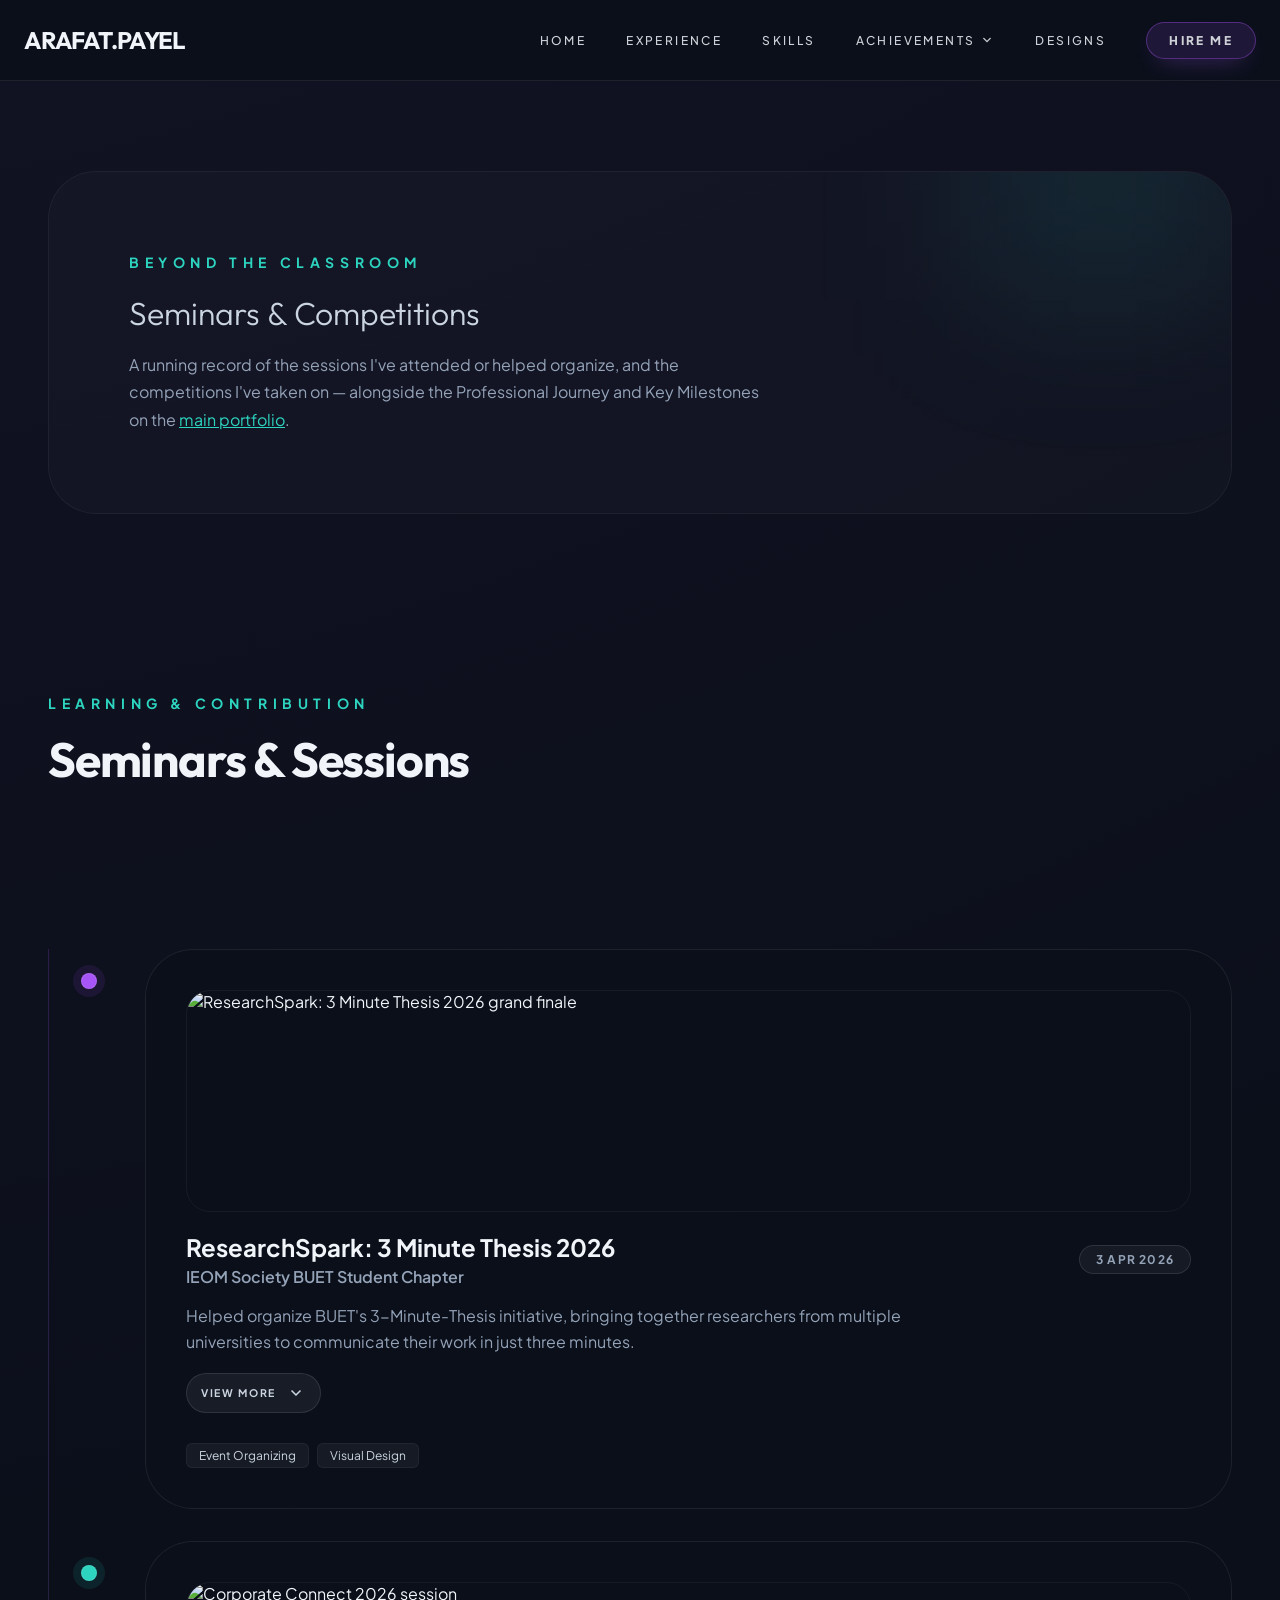
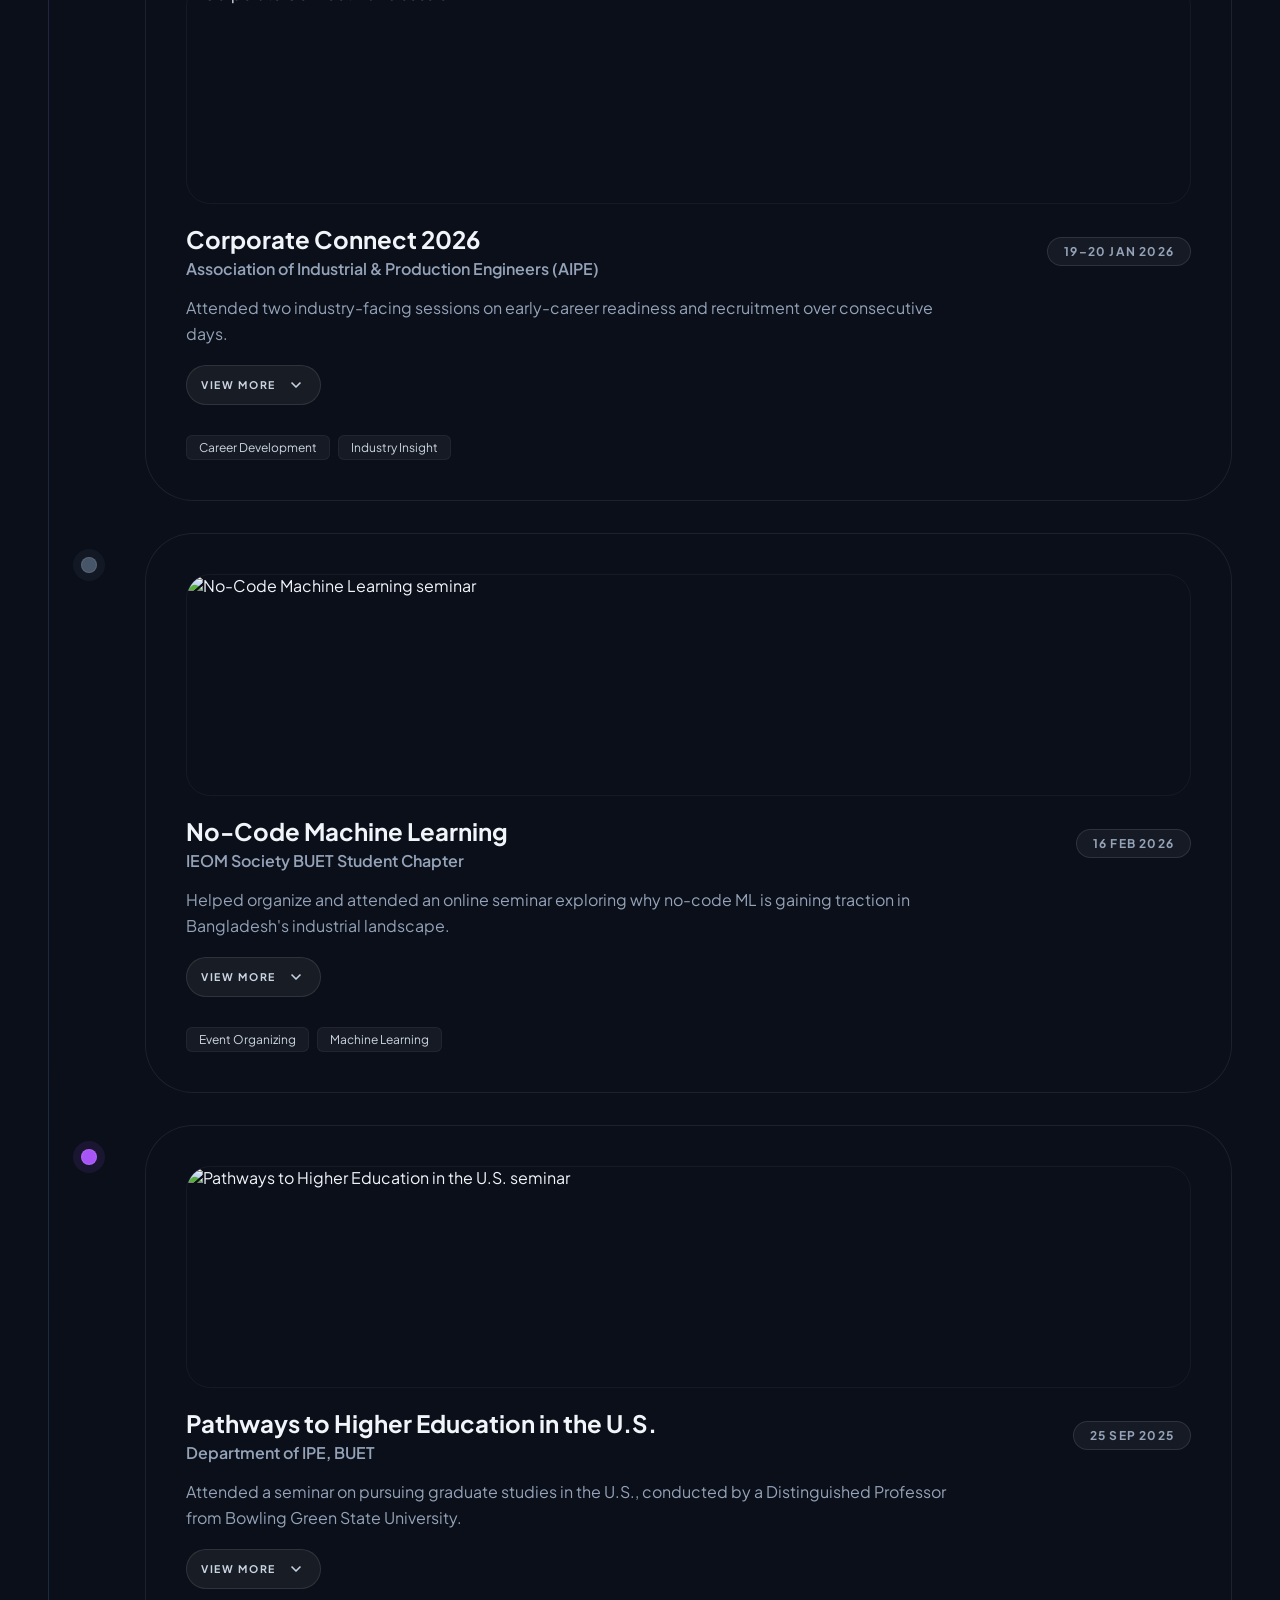
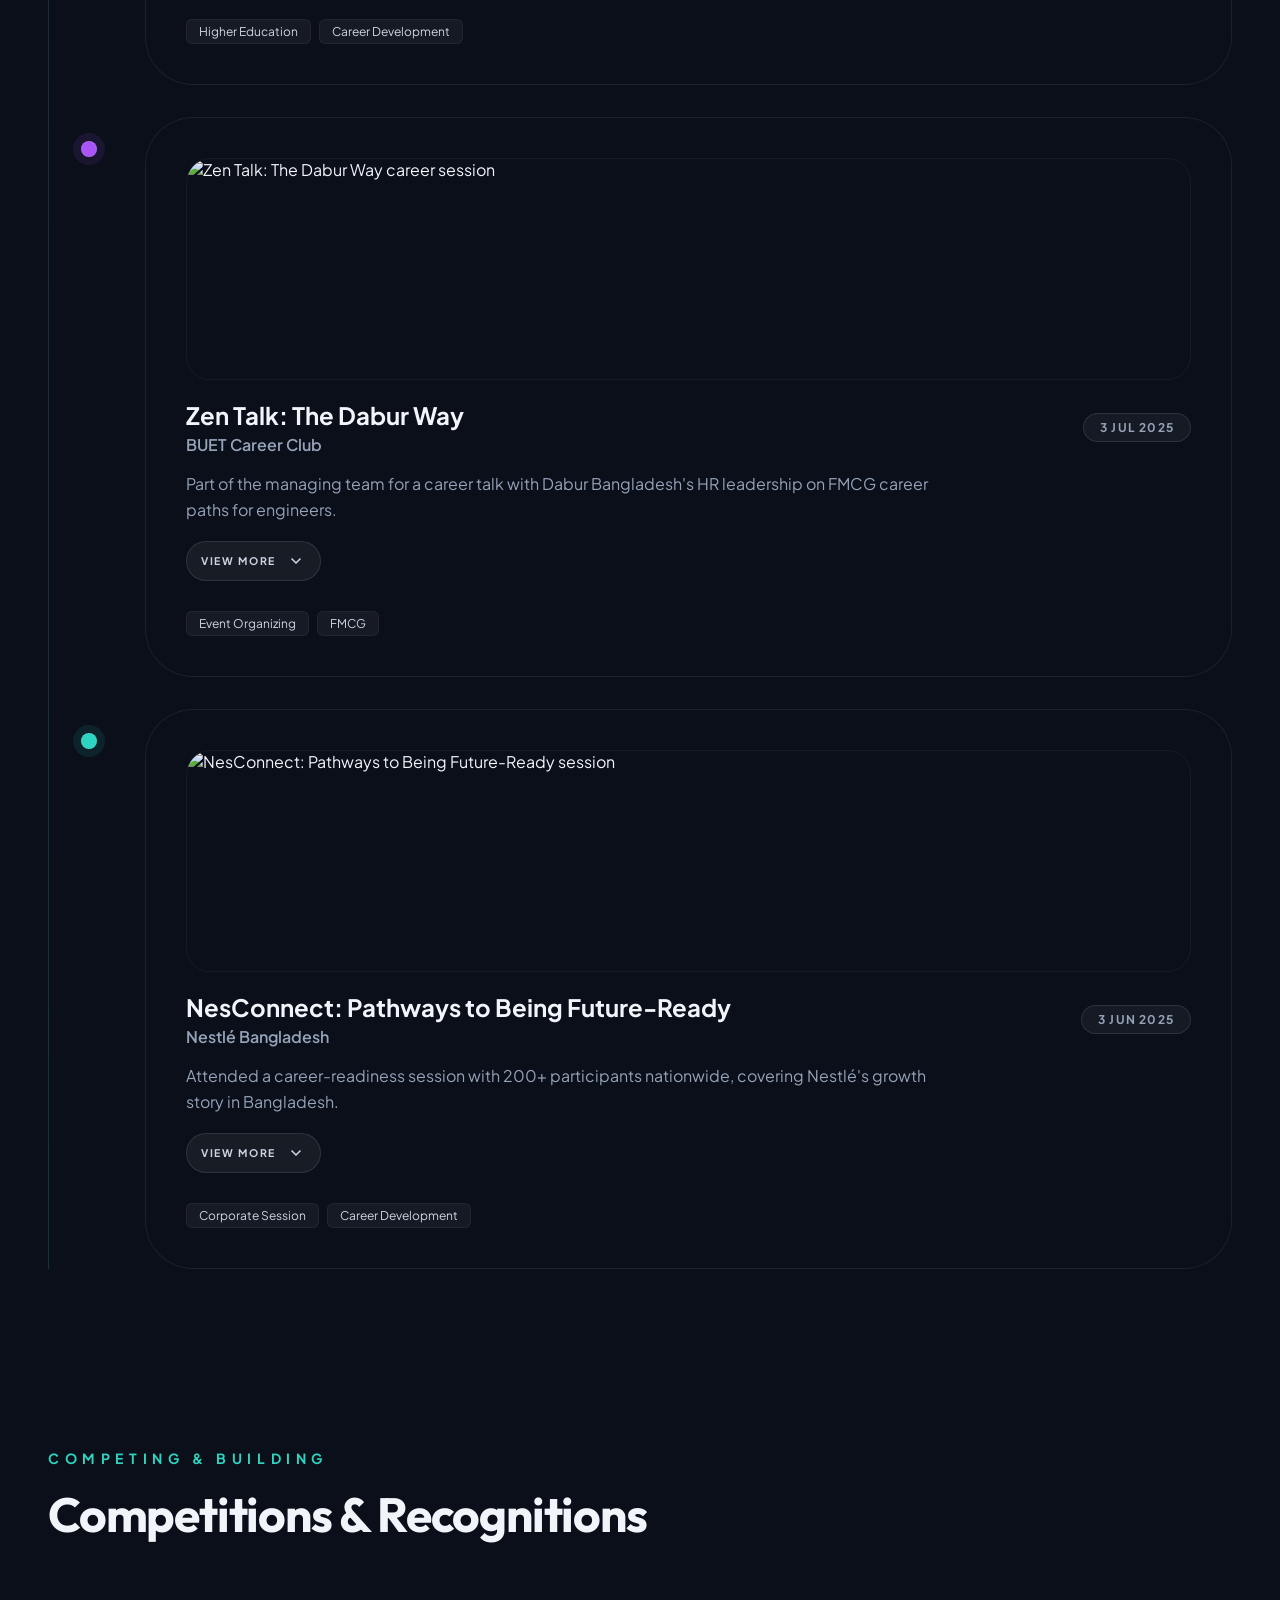
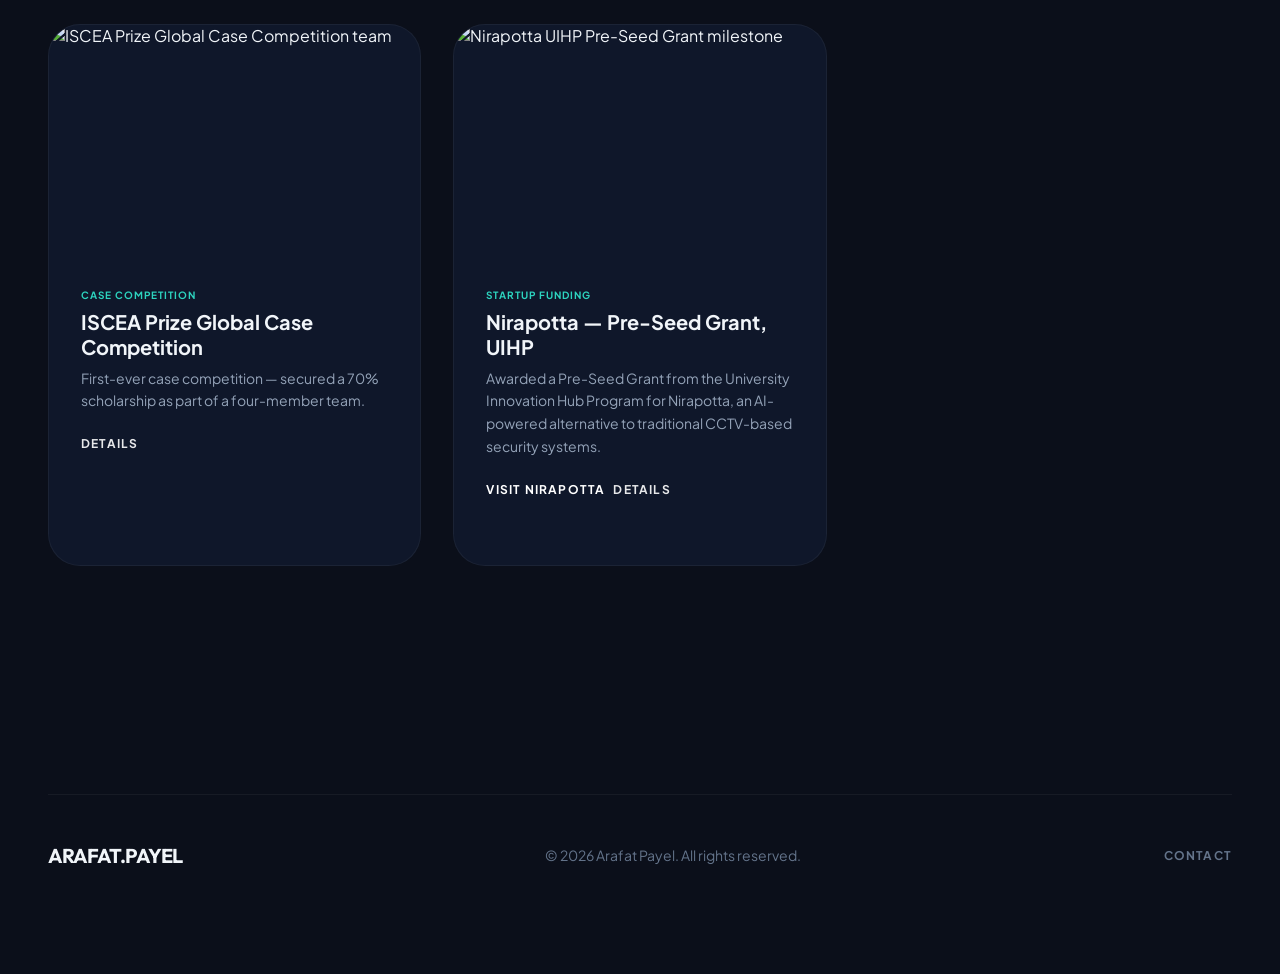
==== seminars.html @ a6b9a1b8 "Update portfolio design and content" ====
<!DOCTYPE html>
<html lang="en">
<head>
  <meta charset="UTF-8" />
  <meta name="viewport" content="width=device-width, initial-scale=1.0" />
  <title>Seminars &amp; Competitions — Arafat Payel</title>
  <link rel="preconnect" href="https://fonts.googleapis.com">
  <link rel="preconnect" href="https://fonts.gstatic.com" crossorigin>
  <link href="https://fonts.googleapis.com/css2?family=Outfit:wght@300;400;700&family=Plus+Jakarta+Sans:wght@300;400;500;700&display=swap" rel="stylesheet">
  <link href="https://fonts.googleapis.com/css2?family=Material+Symbols+Outlined:wght@400&display=swap" rel="stylesheet">
  <link rel="stylesheet" href="styles.css" />
</head>
<body>
  <div class="page">
    <!-- Navigation -->
    <header class="nav">
      <div class="nav-inner">
        <a href="index.html" class="nav-brand nav-brand--link">ARAFAT.PAYEL</a>
        <button class="nav-toggle" type="button" id="navToggle" aria-label="Toggle navigation" aria-expanded="false" aria-controls="primaryNav">
          <span class="material-symbols-outlined" id="navToggleIcon" aria-hidden="true">menu</span>
        </button>
        <nav class="nav-links" id="primaryNav">
          <a href="index.html#home">Home</a>
          <a href="index.html#experience">Experience</a>
          <a href="index.html#skills">Skills</a>
          <div class="nav-item nav-item--dropdown">
            <button class="nav-dropdown-trigger" type="button" aria-expanded="false" aria-haspopup="true">
              Achievements
              <span class="material-symbols-outlined nav-dropdown-caret" aria-hidden="true">expand_more</span>
            </button>
            <div class="nav-dropdown-menu">
              <a href="index.html#portfolio">Key Milestones</a>
              <a href="seminars.html" aria-current="page">Seminars &amp; Competitions</a>
            </div>
          </div>
          <a href="index.html#designs">Designs</a>
          <a href="index.html#contact" class="nav-cta">Hire Me</a>
        </nav>
      </div>
    </header>

    <main>
      <!-- Page intro -->
      <section id="seminars-top" class="section section-summary">
        <div class="summary-card">
          <div class="summary-glow"></div>
          <div class="summary-inner">
            <p class="eyebrow">Beyond the Classroom</p>
            <p class="summary-text summary-text--compact">
              Seminars &amp; Competitions
            </p>
            <p class="summary-lede">
              A running record of the sessions I've attended or helped organize, and the
              competitions I've taken on — alongside the Professional Journey and Key Milestones
              on the <a href="index.html#portfolio" class="inline-link">main portfolio</a>.
            </p>
          </div>
        </div>
      </section>

      <!-- Seminars & Sessions Timeline -->
      <section id="seminars" class="section section-journey">
        <div class="journey-header">
          <div class="section-header">
            <p class="eyebrow">Learning &amp; Contribution</p>
            <h2 class="section-title">Seminars &amp; Sessions</h2>
          </div>
        </div>
        <div class="journey-layout">
          <div class="journey-divider"></div>
          <div class="journey-cards">

            <!-- ResearchSpark 2026 -->
            <article class="journey-card">
              <div class="journey-card-badge journey-card-badge--purple"></div>
              <div class="journey-card-inner" role="button" tabindex="0" aria-expanded="false">
                <div class="journey-photo">
                  <img src="assets/seminars/researchspark-2026.jpg" alt="ResearchSpark: 3 Minute Thesis 2026 grand finale" loading="lazy" decoding="async" />
                </div>
                <div class="journey-card-header">
                  <div class="journey-card-titles">
                    <h3 class="journey-role">ResearchSpark: 3 Minute Thesis 2026</h3>
                    <p class="journey-org">IEOM Society BUET Student Chapter</p>
                  </div>
                  <span class="journey-meta">3 Apr 2026</span>
                </div>
                <p class="journey-text">
                  Helped organize BUET's 3-Minute-Thesis initiative, bringing together researchers
                  from multiple universities to communicate their work in just three minutes.
                </p>
                <button class="journey-expand" type="button" aria-expanded="false">
                  <span class="journey-expand-label">View more</span>
                  <span class="material-symbols-outlined journey-expand-icon" aria-hidden="true">expand_more</span>
                </button>
                <ul class="journey-points">
                  <li>Shaped the event's <span class="hl">visual identity</span> and overall attendee experience</li>
                  <li>Supported planning through to the Grand Finale alongside the chapter's leadership</li>
                  <li>Reinforced the value of clear, real-world-relevant research communication among student researchers</li>
                </ul>
                <div class="journey-tags">
                  <span class="tag">Event Organizing</span>
                  <span class="tag">Visual Design</span>
                </div>
              </div>
            </article>

            <!-- Corporate Connect 2026 -->
            <article class="journey-card">
              <div class="journey-card-badge journey-card-badge--teal"></div>
              <div class="journey-card-inner" role="button" tabindex="0" aria-expanded="false">
                <div class="journey-photo">
                  <img src="assets/seminars/corporate-connect-2026.jpg" alt="Corporate Connect 2026 session" loading="lazy" decoding="async" />
                </div>
                <div class="journey-card-header">
                  <div class="journey-card-titles">
                    <h3 class="journey-role">Corporate Connect 2026</h3>
                    <p class="journey-org">Association of Industrial &amp; Production Engineers (AIPE)</p>
                  </div>
                  <span class="journey-meta">19–20 Jan 2026</span>
                </div>
                <p class="journey-text">
                  Attended two industry-facing sessions on early-career readiness and recruitment
                  over consecutive days.
                </p>
                <button class="journey-expand" type="button" aria-expanded="false">
                  <span class="journey-expand-label">View more</span>
                  <span class="material-symbols-outlined journey-expand-icon" aria-hidden="true">expand_more</span>
                </button>
                <ul class="journey-points">
                  <li><span class="hl">Session 1 — Industry Lens on Early Career Readiness:</span> CV building, job search strategy, and assessment prep, led by a Talent Acquisition lead at Reckitt Benckiser</li>
                  <li><span class="hl">Session 2 — From Shortlist to Success:</span> the recruiter's-eye view of hiring, led by recruiting professionals from Grameenphone</li>
                </ul>
                <div class="journey-tags">
                  <span class="tag">Career Development</span>
                  <span class="tag">Industry Insight</span>
                </div>
              </div>
            </article>

            <!-- No-Code Machine Learning -->
            <article class="journey-card">
              <div class="journey-card-badge journey-card-badge--slate"></div>
              <div class="journey-card-inner" role="button" tabindex="0" aria-expanded="false">
                <div class="journey-photo">
                  <img src="assets/seminars/no-code-ml.jpg" alt="No-Code Machine Learning seminar" loading="lazy" decoding="async" />
                </div>
                <div class="journey-card-header">
                  <div class="journey-card-titles">
                    <h3 class="journey-role">No-Code Machine Learning</h3>
                    <p class="journey-org">IEOM Society BUET Student Chapter</p>
                  </div>
                  <span class="journey-meta">16 Feb 2026</span>
                </div>
                <p class="journey-text">
                  Helped organize and attended an online seminar exploring why no-code ML is gaining
                  traction in Bangladesh's industrial landscape.
                </p>
                <button class="journey-expand" type="button" aria-expanded="false">
                  <span class="journey-expand-label">View more</span>
                  <span class="material-symbols-outlined journey-expand-icon" aria-hidden="true">expand_more</span>
                </button>
                <ul class="journey-points">
                  <li>Covered <span class="hl-purple">real-world manufacturing use cases</span> and career pathways into AI-driven roles</li>
                  <li>Delivered by Araf Mustavi, with a focus on practical skill-building for engineering students</li>
                </ul>
                <div class="journey-tags">
                  <span class="tag">Event Organizing</span>
                  <span class="tag">Machine Learning</span>
                </div>
              </div>
            </article>

            <!-- Pathways to Higher Education in the US -->
            <article class="journey-card">
              <div class="journey-card-badge journey-card-badge--pink"></div>
              <div class="journey-card-inner" role="button" tabindex="0" aria-expanded="false">
                <div class="journey-photo">
                  <img src="assets/seminars/pathways-higher-ed.jpg" alt="Pathways to Higher Education in the U.S. seminar" loading="lazy" decoding="async" />
                </div>
                <div class="journey-card-header">
                  <div class="journey-card-titles">
                    <h3 class="journey-role">Pathways to Higher Education in the U.S.</h3>
                    <p class="journey-org">Department of IPE, BUET</p>
                  </div>
                  <span class="journey-meta">25 Sep 2025</span>
                </div>
                <p class="journey-text">
                  Attended a seminar on pursuing graduate studies in the U.S., conducted by a
                  Distinguished Professor from Bowling Green State University.
                </p>
                <button class="journey-expand" type="button" aria-expanded="false">
                  <span class="journey-expand-label">View more</span>
                  <span class="material-symbols-outlined journey-expand-icon" aria-hidden="true">expand_more</span>
                </button>
                <ul class="journey-points">
                  <li>Covered <span class="hl">pathways and opportunities</span> for BUET graduates pursuing higher education abroad</li>
                  <li>Organized by faculty members Dr. Syed Mithun Ali and Rashik Ahnaf</li>
                </ul>
                <div class="journey-tags">
                  <span class="tag">Higher Education</span>
                  <span class="tag">Career Development</span>
                </div>
              </div>
            </article>

            <!-- Zen Talk: The Dabur Way -->
            <article class="journey-card">
              <div class="journey-card-badge journey-card-badge--purple"></div>
              <div class="journey-card-inner" role="button" tabindex="0" aria-expanded="false">
                <div class="journey-photo">
                  <img src="assets/seminars/zen-talk-dabur.jpg" alt="Zen Talk: The Dabur Way career session" loading="lazy" decoding="async" />
                </div>
                <div class="journey-card-header">
                  <div class="journey-card-titles">
                    <h3 class="journey-role">Zen Talk: The Dabur Way</h3>
                    <p class="journey-org">BUET Career Club</p>
                  </div>
                  <span class="journey-meta">3 Jul 2025</span>
                </div>
                <p class="journey-text">
                  Part of the managing team for a career talk with Dabur Bangladesh's HR
                  leadership on FMCG career paths for engineers.
                </p>
                <button class="journey-expand" type="button" aria-expanded="false">
                  <span class="journey-expand-label">View more</span>
                  <span class="material-symbols-outlined journey-expand-icon" aria-hidden="true">expand_more</span>
                </button>
                <ul class="journey-points">
                  <li>Helped organize the session alongside BUET Career Club leadership</li>
                  <li>Session covered how <span class="hl">Dabur differentiates itself</span> among MNCs and career possibilities for engineers in FMCG</li>
                </ul>
                <div class="journey-tags">
                  <span class="tag">Event Organizing</span>
                  <span class="tag">FMCG</span>
                </div>
              </div>
            </article>

            <!-- NesConnect -->
            <article class="journey-card">
              <div class="journey-card-badge journey-card-badge--teal"></div>
              <div class="journey-card-inner" role="button" tabindex="0" aria-expanded="false">
                <div class="journey-photo">
                  <img src="assets/seminars/nesconnect.jpg" alt="NesConnect: Pathways to Being Future-Ready session" loading="lazy" decoding="async" />
                </div>
                <div class="journey-card-header">
                  <div class="journey-card-titles">
                    <h3 class="journey-role">NesConnect: Pathways to Being Future-Ready</h3>
                    <p class="journey-org">Nestlé Bangladesh</p>
                  </div>
                  <span class="journey-meta">3 Jun 2025</span>
                </div>
                <p class="journey-text">
                  Attended a career-readiness session with 200+ participants nationwide, covering
                  Nestlé's growth story in Bangladesh.
                </p>
                <button class="journey-expand" type="button" aria-expanded="false">
                  <span class="journey-expand-label">View more</span>
                  <span class="material-symbols-outlined journey-expand-icon" aria-hidden="true">expand_more</span>
                </button>
                <ul class="journey-points">
                  <li>Covered Nestlé's <span class="hl">30-year growth story</span> in Bangladesh and modern CV-building practices</li>
                  <li>Introduced to youth programs — Nesternship, NesRiser, and the Technical Trainee Programme</li>
                </ul>
                <div class="journey-tags">
                  <span class="tag">Corporate Session</span>
                  <span class="tag">Career Development</span>
                </div>
              </div>
            </article>

          </div>
        </div>
      </section>

      <!-- Competitions & Recognitions -->
      <section id="competitions" class="section section-portfolio">
        <div class="section-header">
          <p class="eyebrow">Competing &amp; Building</p>
          <h2 class="section-title">Competitions &amp; Recognitions</h2>
        </div>
        <div class="portfolio-grid">

          <article class="project-card">
            <div class="project-image">
              <img src="assets/seminars/iscea-case-competition.jpg" alt="ISCEA Prize Global Case Competition team" loading="lazy" decoding="async" />
            </div>
            <div class="project-body">
              <p class="project-eyebrow">Case Competition</p>
              <h3 class="project-title">ISCEA Prize Global Case Competition</h3>
              <p class="project-description">
                First-ever case competition — secured a 70% scholarship as part of a four-member team.
              </p>
              <div class="project-footer project-footer--actions">
                <button class="link-button project-expand" type="button" aria-expanded="false">
                  Details
                </button>
              </div>
              <ul class="project-points">
                <li>Teamed with <span class="hl">Md. Mushfiqur Rahman Asif</span>, K.M. Fahim Shariar, and Farjana Faija</li>
                <li>Drew on supply chain strategy insights shared by Md. Junayed Hasan</li>
              </ul>
            </div>
          </article>

          <article class="project-card">
            <div class="project-image">
              <img src="assets/seminars/nirapotta-uihp.jpg" alt="Nirapotta UIHP Pre-Seed Grant milestone" loading="lazy" decoding="async" />
            </div>
            <div class="project-body">
              <p class="project-eyebrow">Startup Funding</p>
              <h3 class="project-title">Nirapotta — Pre-Seed Grant, UIHP</h3>
              <p class="project-description">
                Awarded a Pre-Seed Grant from the University Innovation Hub Program for Nirapotta,
                an AI-powered alternative to traditional CCTV-based security systems.
              </p>
              <div class="project-footer project-footer--actions">
                <a class="link-button" href="https://www.nirapottabd.com" target="_blank" rel="noopener">
                  Visit Nirapotta
                </a>
                <button class="link-button project-expand" type="button" aria-expanded="false">
                  Details
                </button>
              </div>
              <ul class="project-points">
                <li>Team: <span class="hl">Md. Nazmus Sakib</span> and Md. Nafis Hussain</li>
                <li>Mentored by M. L. Khabir, advised by Rifat Rahman</li>
              </ul>
            </div>
          </article>

        </div>
      </section>

      <!-- Footer -->
      <section class="section section-contact">
        <div class="footer-bottom">
          <div class="footer-left">ARAFAT.PAYEL</div>
          <div class="footer-center">© 2026 Arafat Payel. All rights reserved.</div>
          <div class="footer-right">
            <a href="index.html#contact" class="footer-link">Contact</a>
          </div>
        </div>
      </section>
    </main>
  </div>

  <script src="site.js"></script>
</body>
</html>
---- styles.css ----
:root {
  --bg: #0b0f1a;
  --card-bg-soft: rgba(255, 255, 255, 0.02);
  --card-border-soft: rgba(255, 255, 255, 0.05);
  --card-border-strong: rgba(255, 255, 255, 0.08);
  --glass-overlay: rgba(255, 255, 255, 0.05);
  --accent: #a855f7;
  --accent-teal: #2dd4bf;
  --text-primary: #f1f5f9;
  --text-muted: #94a3b8;
  --text-soft: #cbd5e1;
  --text-brand: #a855f7;
  --shadow-soft: 0 25px 50px -12px rgba(0, 0, 0, 0.25);
}

*,
*::before,
*::after {
  box-sizing: border-box;
}
html {
  scroll-behavior: smooth;
  scroll-padding-top: 96px; /* offset for sticky navbar */
}
html,
body {
  margin: 0;
  padding: 0;
}

body {
  min-height: 100vh;
  font-family: "Plus Jakarta Sans", system-ui, -apple-system, BlinkMacSystemFont,
    "Segoe UI", sans-serif;
  color: var(--text-primary);
  background-color: var(--bg);
  -webkit-font-smoothing: antialiased;
}

.page {
  position: relative;
  width: 100%;
  max-width: none;          /* full width */
  margin: 0;                /* no centered gutters */
  padding-bottom: 16.89px;
  background: radial-gradient(
    circle at -45% -45%,
    rgba(168, 85, 247, 0.1) 0,
    rgba(168, 85, 247, 0) 50%
  );
}

main {
  position: relative;
  z-index: 0;
}

a {
  color: inherit;
  text-decoration: none;
}

.material-symbols-outlined {
  font-family: "Material Symbols Outlined";
  font-weight: 400;
  font-style: normal;
  font-size: 30px;
  line-height: 1;
}

/* NAVIGATION */

.nav {
  position: sticky;
  top: 0;
  z-index: 10;
  backdrop-filter: blur(16px);
  background: rgba(11, 15, 26, 0.8);
  border-bottom: 1px solid var(--card-border-strong);
}

.nav-inner {
  display: flex;
  align-items: center;
  justify-content: space-between;
  gap: 3rem;
  padding: 0 24px;
  height: 80px;
}

.nav-brand {
  font-family: "Outfit", system-ui, sans-serif;
  font-weight: 700;
  font-size: 24px;
  letter-spacing: -0.05em;
  color: var(--text-primary);
}

.nav-links {
  display: flex;
  align-items: center;
  gap: 40px;
  font-size: 12px;
  font-weight: 500;
  letter-spacing: 0.2em;
  text-transform: uppercase;
}

.nav-links a {
  position: relative;
  color: var(--text-primary);
  opacity: 0.85;
  transition: opacity 150ms ease, transform 150ms ease;
}

.nav-links a:hover {
  opacity: 1;
  transform: translateY(-1px);
}

.nav-item--dropdown {
  position: relative;
}

.nav-dropdown-trigger {
  display: inline-flex;
  align-items: center;
  gap: 4px;
  background: none;
  border: none;
  padding: 0;
  color: var(--text-primary);
  opacity: 0.85;
  font: inherit;
  letter-spacing: inherit;
  text-transform: inherit;
  cursor: pointer;
  transition: opacity 150ms ease, transform 150ms ease;
}

.nav-dropdown-trigger:hover {
  opacity: 1;
  transform: translateY(-1px);
}

.nav-dropdown-caret {
  font-size: 16px;
  transition: transform 180ms ease;
}

.nav-item--dropdown.is-open .nav-dropdown-caret {
  transform: rotate(180deg);
}

.nav-dropdown-menu {
  position: absolute;
  top: calc(100% + 16px);
  left: 50%;
  transform: translateX(-50%) translateY(-8px);
  min-width: 220px;
  display: flex;
  flex-direction: column;
  padding: 10px;
  border-radius: 20px;
  border: 1px solid var(--card-border-strong);
  background: rgba(11, 15, 26, 0.97);
  backdrop-filter: blur(16px);
  box-shadow: var(--shadow-soft);
  opacity: 0;
  pointer-events: none;
  visibility: hidden;
  transition: opacity 160ms ease, transform 160ms ease;
  text-transform: none;
  letter-spacing: normal;
}

.nav-item--dropdown.is-open .nav-dropdown-menu {
  opacity: 1;
  transform: translateX(-50%) translateY(0);
  pointer-events: auto;
  visibility: visible;
}

.nav-dropdown-menu a {
  padding: 10px 14px;
  border-radius: 12px;
  font-size: 13px;
  font-weight: 500;
  text-transform: none;
  letter-spacing: normal;
  opacity: 0.85;
}

.nav-dropdown-menu a:hover {
  opacity: 1;
  background: rgba(255, 255, 255, 0.05);
  transform: none;
}

.nav-cta {
  padding: 10px 22px;
  border-radius: 9999px;

  background: rgba(168, 85, 247, 0.16); /* theme */
  border: 1px solid rgba(168, 85, 247, 0.45);
  color: #fff;

  font-weight: 800;
  letter-spacing: 0.2em;
  box-shadow: 0 10px 25px -12px rgba(168, 85, 247, 0.55);

  transition: transform 150ms ease, background-color 150ms ease, border-color 150ms ease;
}

.nav-cta:hover {
  transform: translateY(-1px);
  background: rgba(168, 85, 247, 0.24);
  border-color: rgba(168, 85, 247, 0.65);
}

.nav-toggle {
  display: none;
  align-items: center;
  justify-content: center;
  width: 44px;
  height: 44px;
  border-radius: 9999px;
  border: 1px solid var(--card-border-strong);
  background: rgba(255, 255, 255, 0.04);
  color: var(--text-primary);
  cursor: pointer;
}

.nav-toggle .material-symbols-outlined {
  font-size: 26px;
}

@media (max-width: 860px) {
  .nav-toggle {
    display: inline-flex;
  }

  .nav-links {
    position: fixed;
    top: 80px;
    left: 0;
    right: 0;
    flex-direction: column;
    align-items: stretch;
    gap: 0;
    padding: 12px 24px 28px;
    background: rgba(11, 15, 26, 0.98);
    backdrop-filter: blur(16px);
    border-bottom: 1px solid var(--card-border-strong);
    transform: translateY(-12px);
    opacity: 0;
    pointer-events: none;
    visibility: hidden;
    transition: transform 200ms ease, opacity 200ms ease;
  }

  .nav-links.is-open {
    transform: translateY(0);
    opacity: 1;
    pointer-events: auto;
    visibility: visible;
  }

  .nav-links a {
    padding: 14px 4px;
    border-bottom: 1px solid var(--card-border-soft);
  }

  .nav-links a:last-child {
    border-bottom: none;
  }

  .nav-cta {
    margin-top: 12px;
    text-align: center;
    justify-content: center;
  }

  .nav-item--dropdown {
    border-bottom: 1px solid var(--card-border-soft);
  }

  .nav-dropdown-trigger {
    width: 100%;
    justify-content: space-between;
    padding: 14px 4px;
    opacity: 1;
  }

  .nav-dropdown-menu {
    position: static;
    transform: none;
    opacity: 1;
    pointer-events: auto;
    visibility: visible;
    display: none;
    margin: 0 0 8px;
    padding: 4px 0 4px 12px;
    border: none;
    background: none;
    box-shadow: none;
  }

  .nav-item--dropdown.is-open .nav-dropdown-menu {
    display: flex;
  }

  .nav-dropdown-caret {
    transform: none !important;
  }

  .nav-item--dropdown.is-open .nav-dropdown-trigger .nav-dropdown-caret {
    transform: rotate(180deg) !important;
  }
}

@media (prefers-reduced-motion: reduce) {
  .nav-links {
    transition: none;
  }
}

/* SECTIONS */

.section {
  padding: 0 24px;
}

.section-hero {
  padding-top: 176px;
  padding-bottom: 120px;
}

.section-summary {
  padding-top: 72px;
  padding-bottom: 72px;
}

.section-journey,
.section-portfolio,
.section-designs {
  padding-top: 104px;
  padding-bottom: 104px;
}

.section-skills {
  padding-top: 104px;
  padding-bottom: 104px;
  background: rgba(15, 23, 42, 0.5);
}

.section-academics {
  padding-top: 80px;
  padding-bottom: 80px;
  border-top: 1px solid var(--card-border-soft);
}

.section-contact {
  padding-top: 104px;
  padding-bottom: 56px;
}

.section-header {
  display: flex;
  flex-direction: column;
  gap: 16px;
}

.section-header-center {
  text-align: center;
  align-items: center;
}

.section-title {
  margin: 0;
  font-family: "Outfit", system-ui, sans-serif;
  font-weight: 700;
  font-size: 48px;
  letter-spacing: -0.025em;
  color: var(--text-primary);
}

.eyebrow {
  margin: 0;
  font-family: "Plus Jakarta Sans", system-ui, sans-serif;
  font-weight: 700;
  font-size: 14px;
  line-height: 1.43;
  letter-spacing: 0.4em;
  text-transform: uppercase;
  color: var(--accent-teal);
}

/* HERO */

.hero-inner {
  display: flex;
  align-items: center;
  justify-content: center;
  gap: 48px;
}

.hero-content {
  display: flex;
  flex-direction: column;
  gap: 40px;
  max-width: 805px;
}

.hero-pill {
  display: inline-flex;
  align-items: center;
  padding: 8px 16px;
  border-radius: 9999px;
  background: rgba(168, 85, 247, 0.1);
  border: 1px solid rgba(168, 85, 247, 0.2);
  backdrop-filter: blur(16px);
}

.pill-dot {
  width: 8px;
  height: 8px;
  border-radius: 9999px;
  background: var(--accent);
  margin-right: 12px;
}

.pill-label {
  font-family: "Plus Jakarta Sans", system-ui, sans-serif;
  font-weight: 700;
  font-size: 12px;
  letter-spacing: 0.1em;
  text-transform: uppercase;
  color: var(--accent);
}

.hero-title {
  margin: 0;
  font-family: "Outfit", system-ui, sans-serif;
  font-weight: 700;
  font-size: clamp(36px, 6.5vw, 88px);
  line-height: 1.05;
  letter-spacing: -0.04em;
  color: var(--text-primary);
}
.hero-title { text-wrap: balance; }

.hero-subtitle,
.hero-content p {
  margin: 0;
  max-width: 664px;
  font-family: "Plus Jakarta Sans", system-ui, sans-serif;
  font-weight: 500;
  font-size: 24px;
  line-height: 1.33;
  color: #ffffff;
}

.hero-actions {
  display: flex;
  align-items: center;
  gap: 20px;
}

.btn {
  display: inline-flex;
  align-items: center;
  justify-content: center;
  gap: 12px;
  padding: 16px 32px;
  border-radius: 32px;
  border: 1px solid transparent;
  font-family: "Plus Jakarta Sans", system-ui, sans-serif;
  font-weight: 700;
  font-size: 16px;
  line-height: 1.5;
  cursor: pointer;
  transition: transform 120ms ease, box-shadow 120ms ease, background-color 120ms ease,
    color 120ms ease, border-color 120ms ease;
}

.btn-primary {
  background: var(--accent);
  color: #ffffff;
  box-shadow: 0 8px 10px -6px rgba(168, 85, 247, 0.2),
    0 20px 25px -5px rgba(168, 85, 247, 0.2);
}

.btn-primary:hover {
  transform: translateY(-1px);
  box-shadow: 0 16px 30px -10px rgba(168, 85, 247, 0.4);
}

.btn-outline {
  background: transparent;
  border-color: var(--card-border-strong);
  color: #ffffff;
  backdrop-filter: blur(16px);
}

.btn-outline:hover {
  background: rgba(255, 255, 255, 0.03);
}

.btn-block {
  width: 100%;
}

.hero-portrait {
  position: relative;
  width: 378px;
}

.hero-gradient {
  position: absolute;
  inset: -40px;
  border-radius: 9999px;
  background: linear-gradient(
    58deg,
    rgba(168, 85, 247, 0.3),
    rgba(45, 212, 191, 0.3)
  );
  filter: blur(100px);
  opacity: 0.5;
}

.hero-portrait-frame {
  position: relative;
  border-radius: 48px;
  border: 1px solid rgba(255, 255, 255, 0.1);
  background: rgba(15, 23, 42, 0.9);
  box-shadow: var(--shadow-soft);
  overflow: hidden;
}

.hero-portrait-frame img {
  display: block;
  width: 100%;
  height: auto;
}

/* SUMMARY */

.summary-card {
  position: relative;
  border-radius: 48px;
  border: 1px solid var(--card-border-soft);
  background: var(--card-bg-soft);
  backdrop-filter: blur(16px);
  overflow: hidden;
}

.summary-glow {
  position: absolute;
  top: -128px;
  right: 0;
  width: 256px;
  height: 256px;
  background: rgba(45, 212, 191, 0.1);
  filter: blur(80px);
  pointer-events: none;
}

.summary-inner {
  position: relative;
  padding: 80px;
  max-width: 896px;
}

.summary-text {
  margin: 24px 0 0;
  font-family: "Outfit", system-ui, sans-serif;
  font-weight: 300;
  font-size: 36px;
  line-height: 1.11;
  color: var(--text-soft);
}

.summary-text--compact {
  font-size: 32px;
}

.summary-lede {
  margin: 20px 0 0;
  max-width: 640px;
  font-size: 16px;
  line-height: 1.7;
  color: var(--text-muted);
}

.inline-link {
  color: var(--accent-teal);
  text-decoration: underline;
}

.nav-brand--link {
  cursor: pointer;
}

/* JOURNEY */

.section-journey .section-header {
  margin-bottom: 80px;
}

/* Inline keyword highlight (manual) */
.hl {
  font-weight: 800;
  color: var(--accent-teal);
}

.hl-purple {
  font-weight: 800;
  color: var(--accent);
}

.journey-header {
  display: flex;
  align-items: flex-end;
  justify-content: space-between;
  gap: 32px;
  margin-bottom: 80px;
}

.journey-hire-pill {
  align-self: flex-start;
  padding: 10px 24px;
  border-radius: 9999px;
  border: 1px solid rgba(255, 255, 255, 0.08);
  background: rgba(11, 15, 26, 0.8);
  color: var(--text-soft);
  font-family: "Plus Jakarta Sans", system-ui, sans-serif;
  font-weight: 700;
  font-size: 12px;
  letter-spacing: 0.2em;
  text-transform: uppercase;
  backdrop-filter: blur(16px);
}

.journey-layout {
  display: flex;
  gap: 32px;
}

.journey-divider {
  width: 1px;
  background: linear-gradient(
    180deg,
    rgba(168, 85, 247, 1),
    rgba(45, 212, 191, 1)
  );
  opacity: 0.2;
}

.journey-cards {
  flex: 1;
  display: flex;
  flex-direction: column;
  gap: 32px;
}

.journey-card {
  position: relative;
}

.journey-card-badge {
  position: absolute;
  left: 0;
  top: 24px;
  width: 16px;
  height: 16px;
  border-radius: 9999px;
  border: 1px solid rgba(255, 255, 255, 0.1);
  box-shadow: 0 0 0 8px rgba(168, 85, 247, 0.1);
}

.journey-card-badge--purple {
  background: var(--accent);
}

.journey-card-badge--pink {
  background: var(--accent);
  box-shadow: 0 0 0 8px rgba(168, 85, 247, 0.1);
}

.journey-card-badge--teal {
  background: var(--accent-teal);
  box-shadow: 0 0 0 8px rgba(45, 212, 191, 0.1);
}

.journey-card-badge--slate {
  background: #475569;
  box-shadow: 0 0 0 8px rgba(71, 85, 105, 0.15);
}

/* EXPERIENCE: hover uplift + view more + expandable points */
/* EXPERIENCE: only show a shaded "View more" chip, expand on click */

.journey-card-inner {
  margin-left: 64px;
  padding: 40px;
  border-radius: 48px;
  border: 1px solid var(--card-border-strong);
  background: rgba(11, 15, 26, 0.8);
  backdrop-filter: blur(16px);
  transition: transform 180ms ease, box-shadow 180ms ease, border-color 180ms ease;
}

.journey-card-inner:hover {
  transform: translateY(-6px);
  border-color: rgba(255, 255, 255, 0.14);
  box-shadow: 0 30px 60px -20px rgba(0, 0, 0, 0.55);
}

/* View more chip (always visible, shaded) */
.journey-expand {
  margin-top: 18px;

  display: inline-flex;
  align-items: center;
  gap: 10px;

  padding: 9px 14px;
  border-radius: 9999px;

  background: rgba(255, 255, 255, 0.06);
  border: 1px solid rgba(255, 255, 255, 0.10);
  color: var(--text-soft);

  cursor: pointer;
  user-select: none;

  font-family: "Plus Jakarta Sans", system-ui, sans-serif;
  font-weight: 700;
  font-size: 10.5px;
  letter-spacing: 0.16em;
  text-transform: uppercase;

  transition: transform 160ms ease, background-color 160ms ease, border-color 160ms ease;
}

.journey-expand:hover {
  transform: translateY(-1px);
  background: rgba(255, 255, 255, 0.09);
  border-color: rgba(255, 255, 255, 0.14);
}

.journey-expand-icon {
  font-size: 20px; /* smaller than global 30px */
  transition: transform 180ms ease;
}

.journey-card-inner.is-open .journey-expand-icon {
  transform: rotate(180deg);
}

/* Collapsed by default */
.journey-points {
  margin: 14px 0 0;
  padding-left: 18px;

  display: grid;
  gap: 10px;

  color: var(--text-muted);
  font-size: 14px;
  line-height: 1.7;

  max-height: 0;
  opacity: 0;
  overflow: hidden;

  transition: max-height 260ms ease, opacity 200ms ease;
}

/* Expanded */
.journey-card-inner.is-open .journey-points {
  max-height: 500px;
  opacity: 1;
}

/* Reduced motion */
@media (prefers-reduced-motion: reduce) {
  .journey-card-inner,
  .journey-expand,
  .journey-expand-icon,
  .journey-points {
    transition: none;
  }
}
.journey-card-header {
  display: flex;
  align-items: center;
  justify-content: space-between;
  gap: 24px;
  margin-bottom: 16px;
}

.journey-card-titles {
  display: flex;
  flex-direction: column;
  gap: 4px;
}

.journey-role {
  margin: 0;
  font-family: "Plus Jakarta Sans", system-ui, sans-serif;
  font-weight: 700;
  font-size: 24px;
  color: var(--text-primary);
}

.journey-org {
  margin: 0;
  font-family: "Plus Jakarta Sans", system-ui, sans-serif;
  font-weight: 600;
  font-size: 16px;
  color: var(--text-muted);
}

.journey-meta {
  display: inline-flex;
  align-items: center;
  padding: 6px 16px;
  border-radius: 9999px;
  border: 1px solid rgba(255, 255, 255, 0.1);
  background: rgba(255, 255, 255, 0.05);
  font-family: "Plus Jakarta Sans", system-ui, sans-serif;
  font-weight: 700;
  font-size: 12px;
  letter-spacing: 0.1em;
  text-transform: uppercase;
  color: var(--text-muted);
}

.journey-text {
  margin: 0;
  max-width: 768px;
  font-size: 16px;
  line-height: 1.625;
  color: var(--text-muted);
}

.journey-tags {
  display: flex;
  flex-wrap: wrap;
  gap: 8px;
  margin-top: 16px;
}

.journey-photo {
  border-radius: 24px;
  overflow: hidden;
  margin-bottom: 20px;
  border: 1px solid var(--card-border-soft);
}

.journey-photo img {
  display: block;
  width: 100%;
  height: 220px;
  object-fit: cover;
}

.tag {
  display: inline-flex;
  align-items: center;
  padding: 4px 12px;
  border-radius: 6px;
  border: 1px solid rgba(255, 255, 255, 0.05);
  background: rgba(255, 255, 255, 0.05);
  font-size: 12px;
  color: var(--text-soft);
}

/* SKILLS */

.skills-grid {
  display: grid;
  grid-template-columns: repeat(3, minmax(0, 1fr));
  gap: 40px;
  margin-top: 80px;
}

.skills-card {
  position: relative;
  border-radius: 40px;
  border: 1px solid var(--card-border-strong);
  background: rgba(15, 23, 42, 0.9);
  backdrop-filter: blur(16px);
  padding: 48px;
}

.skills-header {
  display: flex;
  align-items: center;
  gap: 16px;
  margin-bottom: 24px;
}

.skills-icon-circle {
  width: 56px;
  height: 56px;
  border-radius: 32px;
  display: flex;
  align-items: center;
  justify-content: center;
}

.skills-icon-circle--purple {
  background: rgba(168, 85, 247, 0.1);
  color: var(--accent);
}

.skills-icon-circle--teal {
  background: rgba(45, 212, 191, 0.1);
  color: var(--accent-teal);
}

.skills-card h3 {
  margin: 0;
  font-family: "Plus Jakarta Sans", system-ui, sans-serif;
  font-weight: 700;
  font-size: 24px;
}

.skills-pills {
  display: flex;
  flex-direction: column;
  gap: 8px;
}

.pill-skill {
  display: inline-flex;
  align-items: center;
  padding: 10px 16px;
  border-radius: 32px;
  border: 1px solid rgba(255, 255, 255, 0.05);
  background: rgba(255, 255, 255, 0.05);
  font-family: "Plus Jakarta Sans", system-ui, sans-serif;
  font-weight: 600;
  font-size: 14px;
  color: #e2e8f0;
}

/* PORTFOLIO */

.section-portfolio .section-header {
  margin-bottom: 80px;
}

.portfolio-grid {
  display: grid;
  grid-template-columns: repeat(3, minmax(0, 1fr));
  gap: 32px;
}

.project-card {
  display: flex;
  flex-direction: column;
  border-radius: 32px;
  border: 1px solid rgba(255, 255, 255, 0.05);
  background: #0f172a;
  overflow: hidden;
}

.project-image {
  height: 232px;
  overflow: hidden;
}

.project-image img {
  width: 100%;
  height: 100%;
  object-fit: cover;
  display: block;
}
.project-footer--actions {
  gap: 14px;
}

.project-expand {
  opacity: 0.9;
}

.project-points {
  margin: 0 32px 28px;
  padding-left: 18px;

  display: grid;
  gap: 10px;

  color: var(--text-muted);
  font-size: 14px;
  line-height: 1.7;

  max-height: 0;
  opacity: 0;
  overflow: hidden;

  transition: max-height 260ms ease, opacity 200ms ease;
}

.project-card.is-open .project-points {
  max-height: 420px;
  opacity: 1;
}
.project-image--placeholder {
  background: radial-gradient(
    circle at top left,
    rgba(168, 85, 247, 0.3),
    rgba(15, 23, 42, 1)
  );
}

.project-body {
  padding: 32px;
  display: flex;
  flex-direction: column;
  gap: 8px;
}

.project-eyebrow {
  margin: 0;
  font-family: "Plus Jakarta Sans", system-ui, sans-serif;
  font-weight: 700;
  font-size: 10px;
  letter-spacing: 0.1em;
  text-transform: uppercase;
  color: var(--accent-teal);
}

.project-title {
  margin: 0;
  font-family: "Plus Jakarta Sans", system-ui, sans-serif;
  font-weight: 700;
  font-size: 20px;
  color: var(--text-primary);
}

.project-description {
  margin: 0;
  font-size: 14px;
  line-height: 1.625;
  color: var(--text-muted);
}

.project-footer {
  margin-top: 16px;
  display: flex;
  align-items: center;
  gap: 8px;
}

.link-button {
  padding: 0;
  border: none;
  background: none;
  color: #ffffff;
  font-family: "Plus Jakarta Sans", system-ui, sans-serif;
  font-weight: 700;
  font-size: 12px;
  letter-spacing: 0.1em;
  text-transform: uppercase;
  cursor: pointer;
}
/* DESIGN WORKS (FLOATING) */

.section-designs {
  position: relative;
}

.designs-float {
  display: grid;
  grid-template-columns: repeat(12, 1fr);
  gap: 18px;
  margin-top: 80px; /* matches your other sections (skills/portfolio spacing style) */
}

.design-float-card {
  position: relative;
  grid-column: span 4; /* 3 per row desktop */
  border-radius: 32px; /* matches project-card style */
  overflow: hidden;

  border: 1px solid rgba(255, 255, 255, 0.05);
  background: rgba(15, 23, 42, 0.9);
  box-shadow: var(--shadow-soft);

  transform: translateY(0);
  transition: transform 180ms ease, box-shadow 180ms ease, border-color 180ms ease;
}

.design-float-card:hover {
  transform: translateY(-8px);
  border-color: rgba(255, 255, 255, 0.12);
  box-shadow: 0 30px 60px -20px rgba(0, 0, 0, 0.55);
}

.design-float-card img {
  width: 100%;
  height: 260px;
  object-fit: cover;
  display: block;
  transform: scale(1);
  transition: transform 220ms ease;
}

.design-float-card:hover img {
  transform: scale(1.04);
}
/* DESIGNS: collapsed view with partial "hint" row */
.designs-reveal {
  position: relative;
  margin-top: 80px; /* keep your spacing feel */
}

/* We will clamp the height when collapsed */
.designs-reveal.is-collapsed .designs-float {
  /* 2 full rows (260px) + gaps + a partial hint */
  max-height: 760px;              /* tuned for your 260px images + captions */
  overflow: hidden;
  position: relative;
}

/* Grey fade hint at bottom when collapsed */
.designs-reveal.is-collapsed .designs-float::after {
  content: "";
  position: absolute;
  left: 0;
  right: 0;
  bottom: 0;
  height: 180px;
  background: linear-gradient(
    to bottom,
    rgba(11, 15, 26, 0) 0%,
    rgba(11, 15, 26, 0.55) 35%,
    rgba(11, 15, 26, 0.92) 100%
  );
  pointer-events: none;
}

/* Centered button below */
.designs-more {
  display: flex;
  justify-content: center;
  margin-top: 18px;
}

.designs-more-btn {
  padding: 12px 22px;
  border-radius: 9999px;
}

/* Expanded state */
.designs-reveal.is-expanded .designs-float {
  max-height: none;
  overflow: visible;
}
.designs-reveal.is-expanded .designs-float::after {
  display: none;
}
.design-float-caption {
  position: absolute;
  left: 14px;
  right: 14px;
  bottom: 14px;

  padding: 10px 12px;
  border-radius: 18px;

  color: #fff;
  font-size: 13px;
  font-weight: 700;
  letter-spacing: 0.06em;
  text-transform: uppercase;

  background: rgba(11, 15, 26, 0.65);
  border: 1px solid rgba(255, 255, 255, 0.10);
  backdrop-filter: blur(12px);
}

/* Responsive: follow your existing breakpoint style */
@media (max-width: 1024px) {
  .design-float-card {
    grid-column: span 12; /* 1 per row like portfolio/skills on tablet */
  }

  .design-float-card img {
    height: 240px;
  }
}

@media (prefers-reduced-motion: reduce) {
  .design-float-card,
  .design-float-card img {
    transition: none;
  }
}
/* ACADEMICS */

.academics-grid {
  display: grid;
  grid-template-columns: repeat(2, minmax(0, 1fr));
  gap: 32px;
  margin-top: 48px;
}

.academic-card {
  position: relative;
  border-radius: 48px;
  border: 1px solid var(--card-border-strong);
  background: rgba(15, 23, 42, 0.9);
  backdrop-filter: blur(16px);
  padding: 32px;
  overflow: hidden;
}

.academic-overlay {
  position: absolute;
  inset: 0;
  opacity: 0.18;
}

.academic-overlay--purple {
  background: rgba(168, 85, 247, 0.2);
}

.academic-overlay--teal {
  background: rgba(45, 212, 191, 0.2);
}

.academic-body {
  position: relative;
  display: flex;
  flex-direction: column;
  gap: 4px;
}

.academic-body h3 {
  margin: 0 0 4px;
  font-family: "Plus Jakarta Sans", system-ui, sans-serif;
  font-weight: 700;
}

.academic-body p {
  margin: 0;
  font-size: 14px;
  line-height: 1.6;
  color: var(--text-muted);
}

.academic-icon-circle {
  width: 56px;
  height: 56px;
  border-radius: 32px;
  display: flex;
  align-items: center;
  justify-content: center;
  margin-bottom: 12px;
}

.academic-icon-circle--purple {
  background: rgba(168, 85, 247, 0.2);
  color: var(--accent);
}

.academic-icon-circle--teal {
  background: rgba(45, 212, 191, 0.2);
  color: var(--accent-teal);
}

.academic-meta {
  font-family: "Plus Jakarta Sans", system-ui, sans-serif;
  font-weight: 700;
  font-size: 12px;
  letter-spacing: 0.1em;
  text-transform: uppercase;
  color: #a855f7;
  margin-top: 4px;
}

/* CONTACT / FOOTER CTA */

.contact-layout {
  display: flex;
  gap: 80px;
  align-items: stretch;
}

.contact-copy {
  flex: 1;
  display: flex;
  flex-direction: column;
  gap: 24px;
}

.contact-heading {
  margin: 0;
  font-family: "Outfit", system-ui, sans-serif;
  font-weight: 700;
  font-size: 72px;
  line-height: 1;
  letter-spacing: -0.05em;
}

.contact-subtitle {
  margin: 0;
  max-width: 448px;
  font-family: "Plus Jakarta Sans", system-ui, sans-serif;
  font-weight: 300;
  font-size: 20px;
  line-height: 1.4;
  color: var(--text-muted);
}

.contact-links {
  display: flex;
  flex-wrap: wrap;
  gap: 16px;
}

.link-chip {
  padding: 12px 20px;
  border-radius: 24px;
  border: 1px solid var(--card-border-strong);
  background: rgba(11, 15, 26, 0.8);
  color: var(--text-soft);
  font-family: "Plus Jakarta Sans", system-ui, sans-serif;
  font-size: 14px;
  cursor: pointer;
  backdrop-filter: blur(16px);
}

.contact-card {
  flex: 1;
  border-radius: 40px;
  border: 1px solid var(--card-border-strong);
  background: rgba(11, 15, 26, 0.8);
  backdrop-filter: blur(16px);
  padding: 40px;
}

.contact-form {
  display: flex;
  flex-direction: column;
  gap: 24px;
  max-width: 494px;
}

.field {
  display: flex;
  flex-direction: column;
  gap: 8px;
}

.field label {
  font-size: 14px;
  color: var(--text-soft);
}

.field input,
.field textarea {
  border-radius: 12px;
  border: 1px solid rgba(148, 163, 184, 0.6);
  background: rgba(15, 23, 42, 0.9);
  padding: 12px 14px;
  font-family: inherit;
  font-size: 14px;
  color: var(--text-primary);
  outline: none;
}

.field input:focus,
.field textarea:focus {
  border-color: var(--accent);
  box-shadow: 0 0 0 1px rgba(168, 85, 247, 0.3);
}

.field textarea {
  resize: vertical;
}

.footer-bottom {
  display: flex;
  align-items: center;
  justify-content: space-between;
  gap: 24px;
  padding-top: 48px;
  border-top: 1px solid var(--card-border-soft);
  margin-top: 48px;
  font-size: 14px;
}

.footer-left {
  font-family: "Outfit", system-ui, sans-serif;
  font-weight: 700;
  font-size: 20px;
  letter-spacing: -0.05em;
}

.footer-center {
  color: #64748b;
}

.footer-right {
  display: flex;
  gap: 16px;
}

.footer-link {
  font-size: 12px;
  font-weight: 700;
  text-transform: uppercase;
  letter-spacing: 0.1em;
  color: #64748b;
}

/* RESPONSIVE */

@media (max-width: 1024px) {
  .skills-grid,
  .portfolio-grid {
    grid-template-columns: repeat(2, minmax(0, 1fr));
  }

  .contact-layout {
    flex-direction: column;
  }
}

@media (max-width: 700px) {
  .skills-grid,
  .portfolio-grid,
  .academics-grid {
    grid-template-columns: 1fr;
  }
}

@media (max-width: 768px) {
  .section-hero {
    padding-top: 160px;
    padding-bottom: 120px;
  }

  .summary-inner {
    padding: 40px 24px;
  }

  .journey-card-inner {
    margin-left: 32px;
    padding: 24px;
  }

  .skills-card {
    padding: 32px;
  }

  .contact-heading {
    font-size: 48px;
  }
}

@media (max-width: 600px) {
  .nav-inner {
    padding: 0 16px;
  }

  .section {
    padding: 0 16px;
  }

  .hero-content {
    gap: 24px;
  }

  .hero-title {
    font-size: clamp(56px, 18vw, 96px);
  }

  .hero-content p {
    font-size: 18px;
  }

  .hero-actions {
    flex-direction: column;
    align-items: stretch;
  }

  .footer-bottom {
    flex-direction: column;
    align-items: flex-start;
  }
}

/* ===== Responsive + spacing fixes ===== */
:root{
  --container-x: clamp(16px, 4vw, 48px);
  --section-y: clamp(56px, 7vw, 104px);
  --hero-top: clamp(88px, 10vw, 140px);
}

.section { padding-left: var(--container-x); padding-right: var(--container-x); }

/* consistent vertical rhythm */
.section-summary,
.section-journey,
.section-skills,
.section-portfolio,
.section-designs,
.section-academics,
.section-contact {
  padding-top: var(--section-y);
  padding-bottom: var(--section-y);
}

/* hero less bloated */
.section-hero{
  padding-top: var(--hero-top);
  padding-bottom: clamp(48px, 6vw, 88px);
}

.hero-inner{
  gap: clamp(20px, 4vw, 48px);
}

.hero-title{
  font-size: clamp(44px, 10vw, 120px);
  line-height: 0.92;
}

.hero-subtitle,
.hero-content p{
  font-size: clamp(16px, 2.2vw, 22px);
  line-height: 1.5;
}

/* phone/tablet: portrait ABOVE text */
@media (max-width: 900px){
  .hero-inner{
    flex-direction: column;
    align-items: center;
  }

  /* put portrait first */
  .hero-portrait{ order: -1; width: min(360px, 92vw); }

  .hero-content{
    align-items: center;
    text-align: center;
    max-width: 720px;
    gap: 24px; /* tighter than 40px */
  }

  .hero-actions{
    justify-content: center;
    flex-wrap: wrap;
  }
}

/* prevent side-cut / overflow */
html, body { overflow-x: hidden; }
img { max-width: 100%; height: auto; }

/* reveal-on-scroll */
.reveal {
  opacity: 0;
  transform: translateY(18px);
  transition: opacity 600ms ease, transform 600ms ease;
  will-change: opacity, transform;
}

.reveal.is-visible {
  opacity: 1;
  transform: translateY(0);
}

@media (prefers-reduced-motion: reduce) {
  .reveal { transition: none; transform: none; opacity: 1; }
}
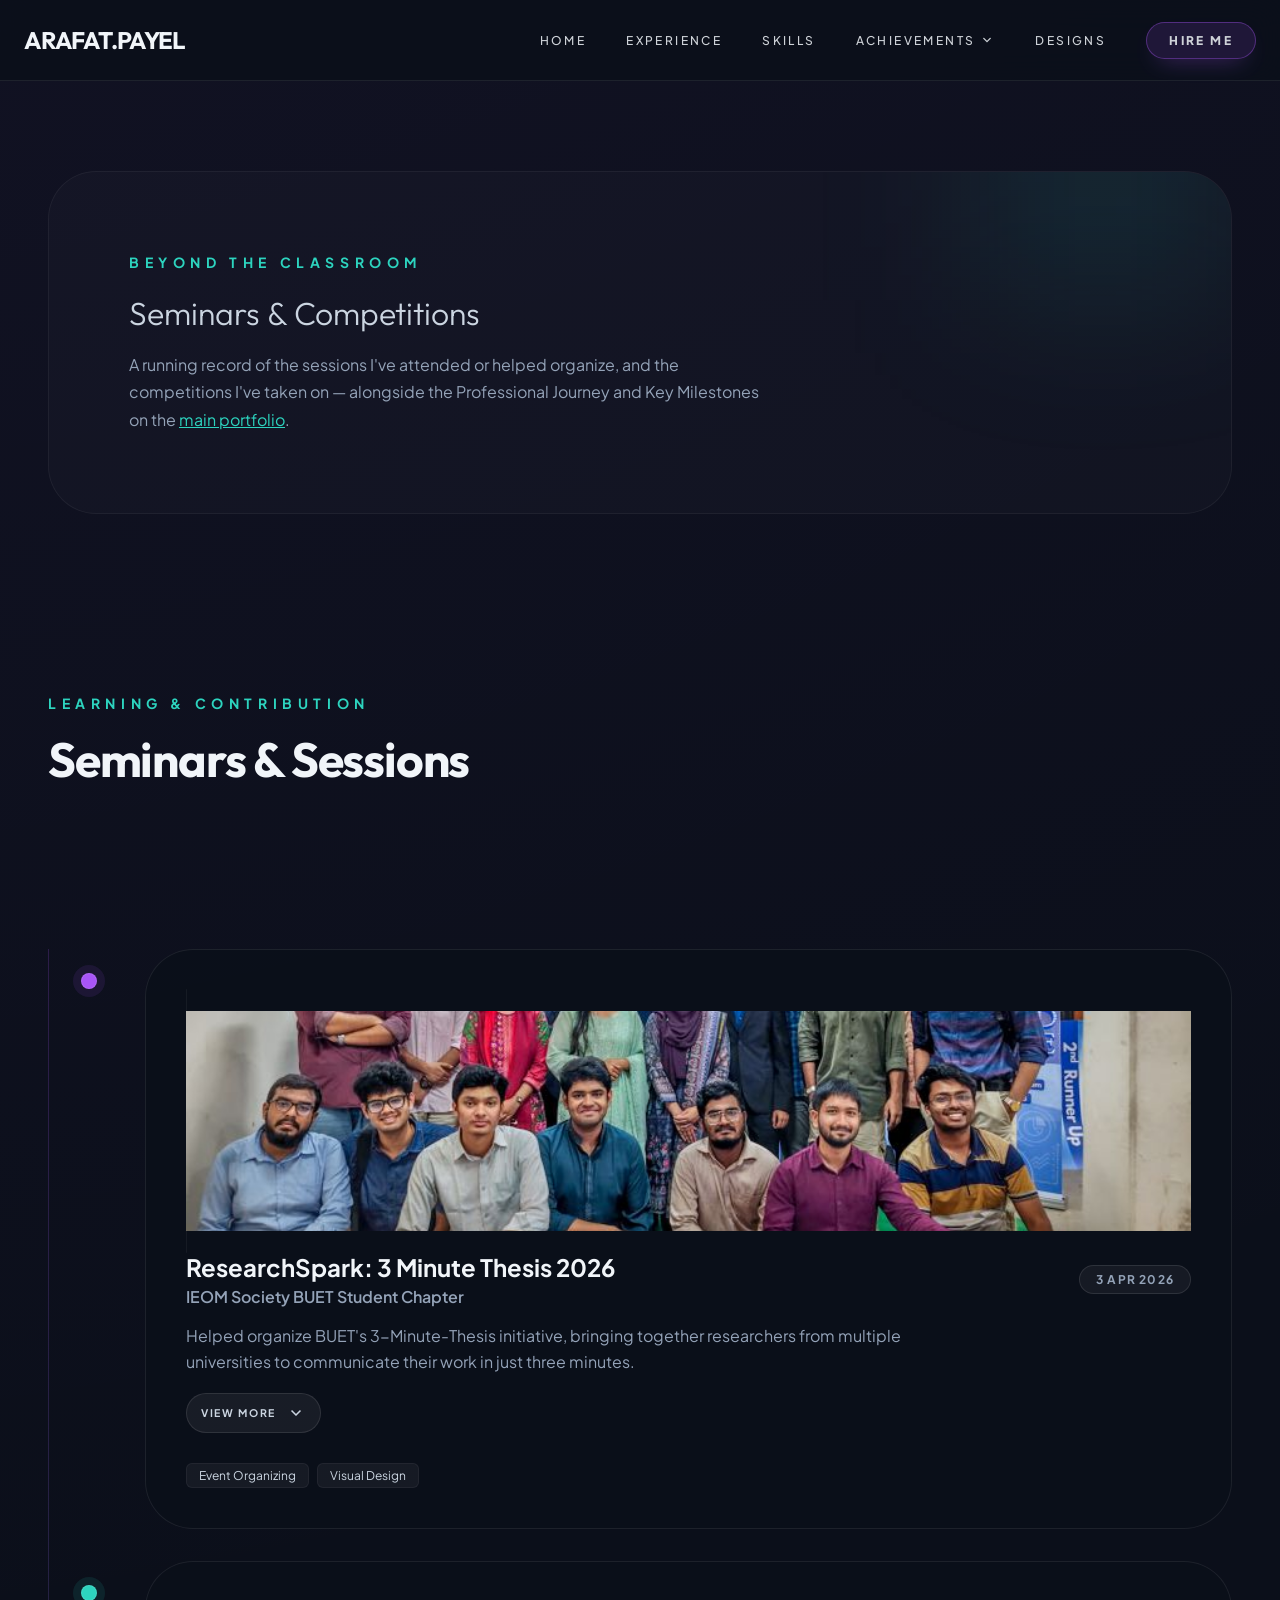
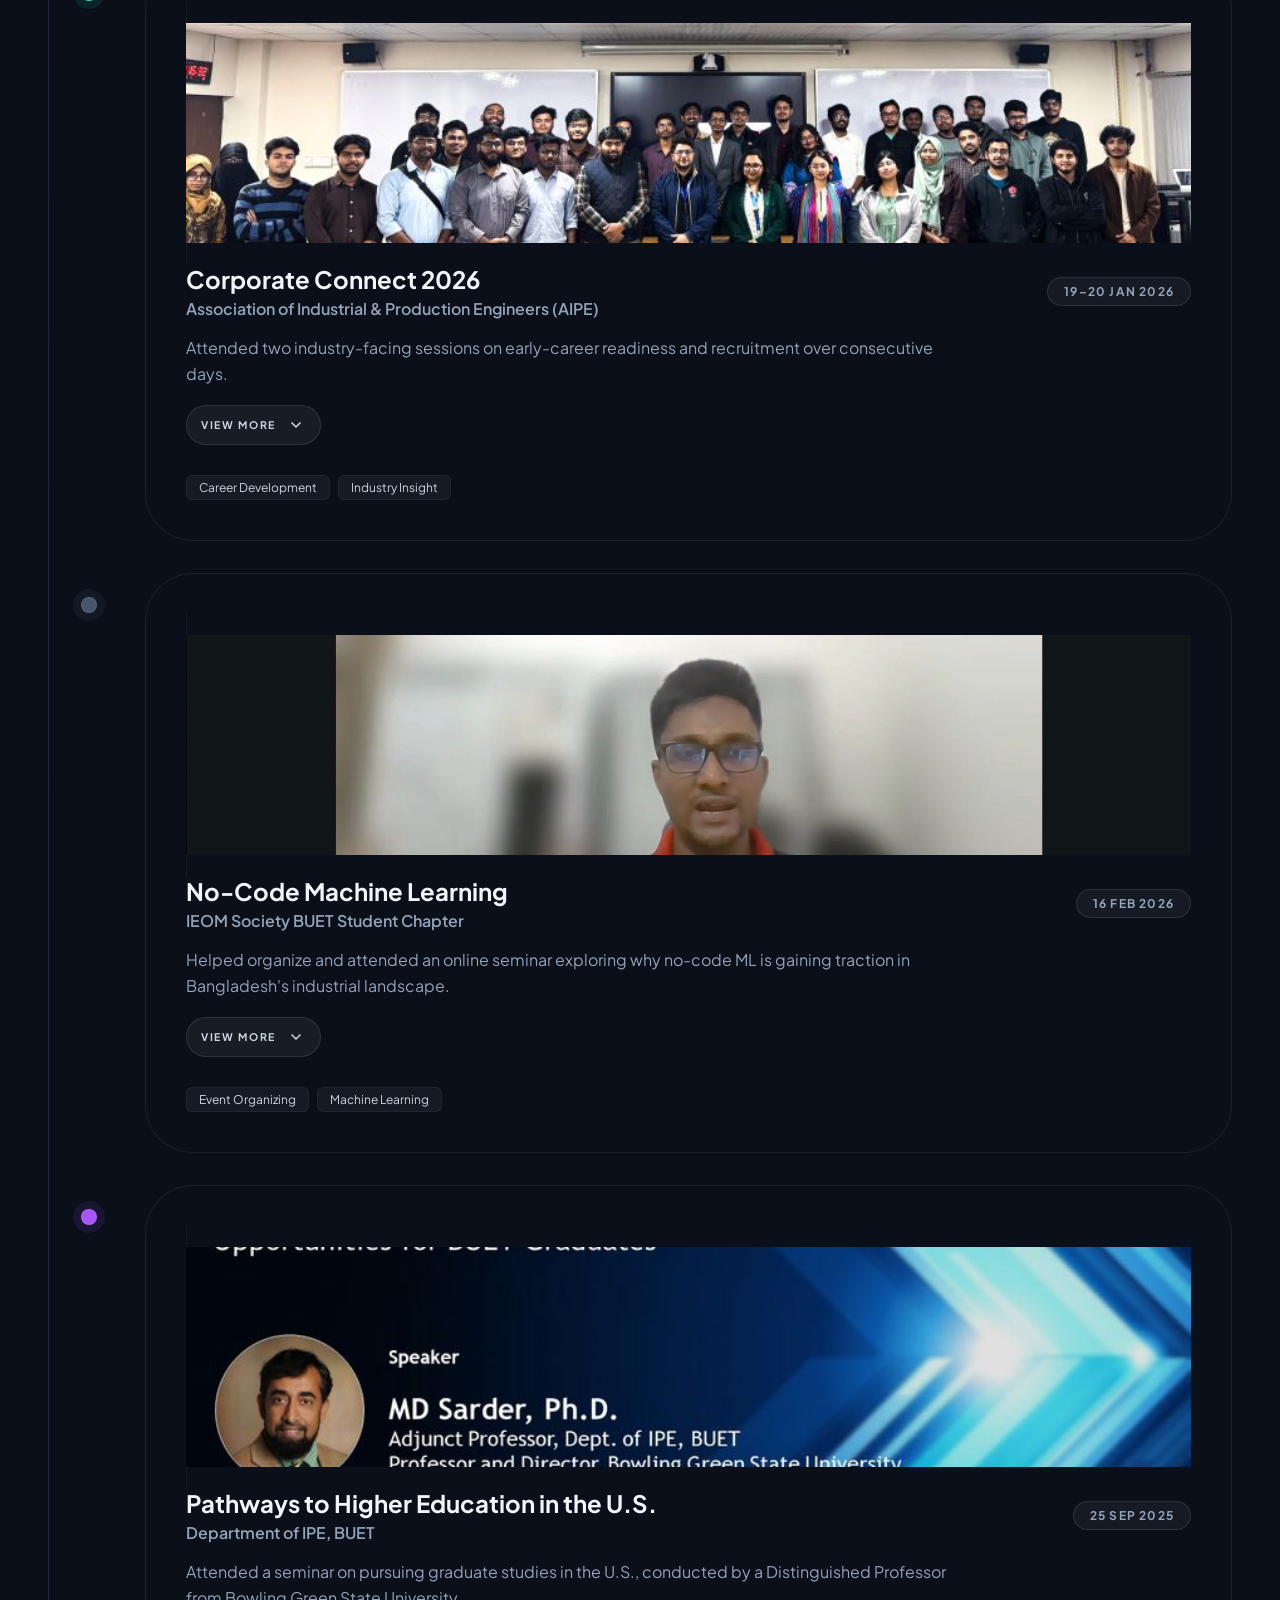
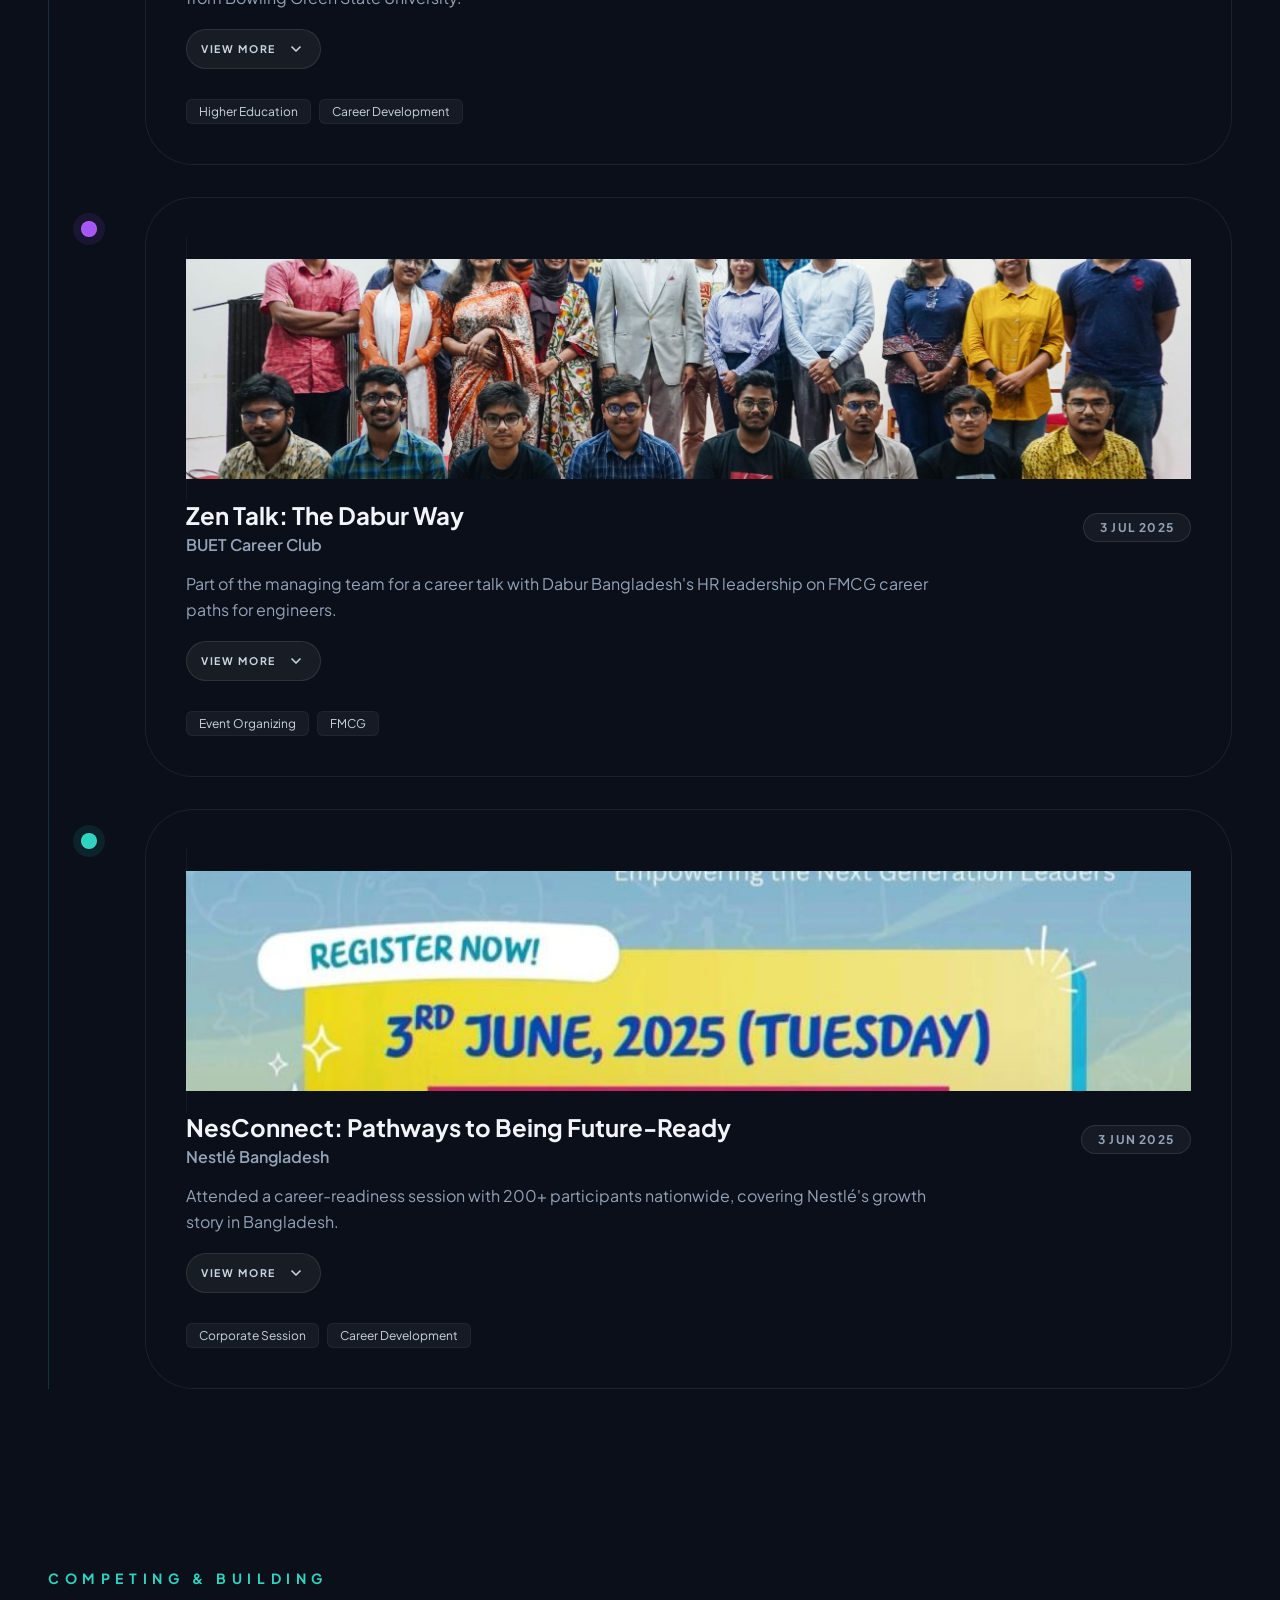
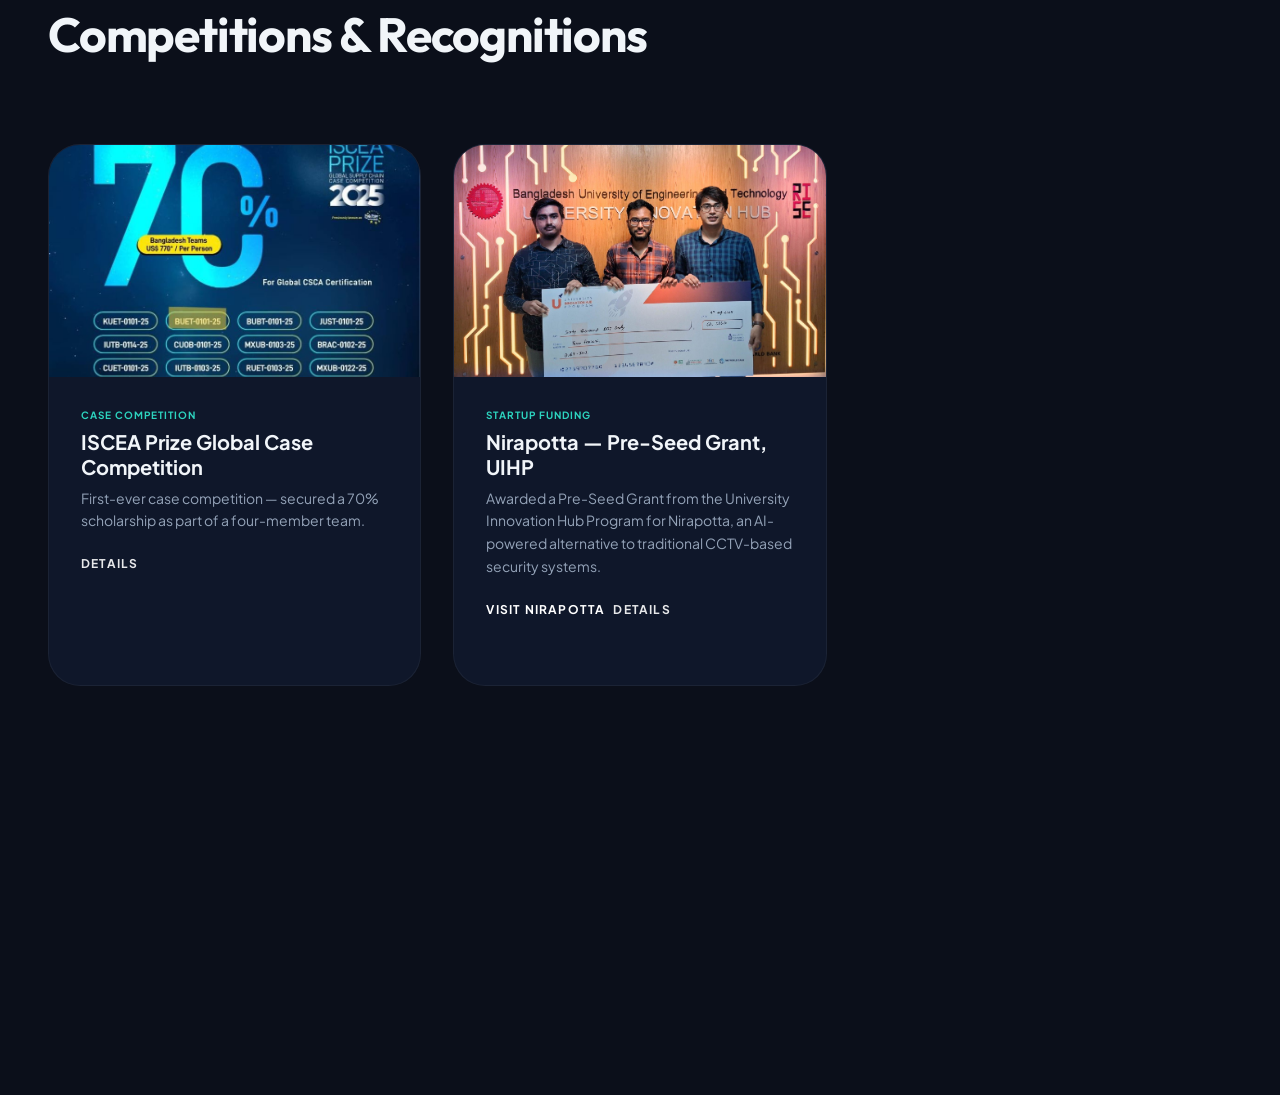
==== commit 2c0e3801: "Refactor seminar cards and content structure" ====
--- a/seminars.html
+++ b/seminars.html
@@ -68,209 +68,238 @@
         </div>
         <div class="journey-layout">
           <div class="journey-divider"></div>
-          <div class="journey-cards">
-
-            <!-- ResearchSpark 2026 -->
-            <article class="journey-card">
-              <div class="journey-card-badge journey-card-badge--purple"></div>
-              <div class="journey-card-inner" role="button" tabindex="0" aria-expanded="false">
-                <div class="journey-photo">
-                  <img src="assets/seminars/researchspark-2026.jpg" alt="ResearchSpark: 3 Minute Thesis 2026 grand finale" loading="lazy" decoding="async" />
-                </div>
-                <div class="journey-card-header">
-                  <div class="journey-card-titles">
-                    <h3 class="journey-role">ResearchSpark: 3 Minute Thesis 2026</h3>
-                    <p class="journey-org">IEOM Society BUET Student Chapter</p>
-                  </div>
-                  <span class="journey-meta">3 Apr 2026</span>
-                </div>
-                <p class="journey-text">
-                  Helped organize BUET's 3-Minute-Thesis initiative, bringing together researchers
-                  from multiple universities to communicate their work in just three minutes.
-                </p>
-                <button class="journey-expand" type="button" aria-expanded="false">
-                  <span class="journey-expand-label">View more</span>
-                  <span class="material-symbols-outlined journey-expand-icon" aria-hidden="true">expand_more</span>
-                </button>
-                <ul class="journey-points">
-                  <li>Shaped the event's <span class="hl">visual identity</span> and overall attendee experience</li>
-                  <li>Supported planning through to the Grand Finale alongside the chapter's leadership</li>
-                  <li>Reinforced the value of clear, real-world-relevant research communication among student researchers</li>
-                </ul>
-                <div class="journey-tags">
-                  <span class="tag">Event Organizing</span>
-                  <span class="tag">Visual Design</span>
-                </div>
-              </div>
-            </article>
-
-            <!-- Corporate Connect 2026 -->
-            <article class="journey-card">
-              <div class="journey-card-badge journey-card-badge--teal"></div>
-              <div class="journey-card-inner" role="button" tabindex="0" aria-expanded="false">
-                <div class="journey-photo">
-                  <img src="assets/seminars/corporate-connect-2026.jpg" alt="Corporate Connect 2026 session" loading="lazy" decoding="async" />
-                </div>
-                <div class="journey-card-header">
-                  <div class="journey-card-titles">
-                    <h3 class="journey-role">Corporate Connect 2026</h3>
-                    <p class="journey-org">Association of Industrial &amp; Production Engineers (AIPE)</p>
-                  </div>
-                  <span class="journey-meta">19–20 Jan 2026</span>
-                </div>
-                <p class="journey-text">
-                  Attended two industry-facing sessions on early-career readiness and recruitment
-                  over consecutive days.
-                </p>
-                <button class="journey-expand" type="button" aria-expanded="false">
-                  <span class="journey-expand-label">View more</span>
-                  <span class="material-symbols-outlined journey-expand-icon" aria-hidden="true">expand_more</span>
-                </button>
-                <ul class="journey-points">
-                  <li><span class="hl">Session 1 — Industry Lens on Early Career Readiness:</span> CV building, job search strategy, and assessment prep, led by a Talent Acquisition lead at Reckitt Benckiser</li>
-                  <li><span class="hl">Session 2 — From Shortlist to Success:</span> the recruiter's-eye view of hiring, led by recruiting professionals from Grameenphone</li>
-                </ul>
-                <div class="journey-tags">
-                  <span class="tag">Career Development</span>
-                  <span class="tag">Industry Insight</span>
-                </div>
-              </div>
-            </article>
-
-            <!-- No-Code Machine Learning -->
-            <article class="journey-card">
-              <div class="journey-card-badge journey-card-badge--slate"></div>
-              <div class="journey-card-inner" role="button" tabindex="0" aria-expanded="false">
-                <div class="journey-photo">
-                  <img src="assets/seminars/no-code-ml.jpg" alt="No-Code Machine Learning seminar" loading="lazy" decoding="async" />
-                </div>
-                <div class="journey-card-header">
-                  <div class="journey-card-titles">
-                    <h3 class="journey-role">No-Code Machine Learning</h3>
-                    <p class="journey-org">IEOM Society BUET Student Chapter</p>
-                  </div>
-                  <span class="journey-meta">16 Feb 2026</span>
-                </div>
-                <p class="journey-text">
-                  Helped organize and attended an online seminar exploring why no-code ML is gaining
-                  traction in Bangladesh's industrial landscape.
-                </p>
-                <button class="journey-expand" type="button" aria-expanded="false">
-                  <span class="journey-expand-label">View more</span>
-                  <span class="material-symbols-outlined journey-expand-icon" aria-hidden="true">expand_more</span>
-                </button>
-                <ul class="journey-points">
-                  <li>Covered <span class="hl-purple">real-world manufacturing use cases</span> and career pathways into AI-driven roles</li>
-                  <li>Delivered by Araf Mustavi, with a focus on practical skill-building for engineering students</li>
-                </ul>
-                <div class="journey-tags">
-                  <span class="tag">Event Organizing</span>
-                  <span class="tag">Machine Learning</span>
-                </div>
-              </div>
-            </article>
-
-            <!-- Pathways to Higher Education in the US -->
-            <article class="journey-card">
-              <div class="journey-card-badge journey-card-badge--pink"></div>
-              <div class="journey-card-inner" role="button" tabindex="0" aria-expanded="false">
-                <div class="journey-photo">
-                  <img src="assets/seminars/pathways-higher-ed.jpg" alt="Pathways to Higher Education in the U.S. seminar" loading="lazy" decoding="async" />
-                </div>
-                <div class="journey-card-header">
-                  <div class="journey-card-titles">
-                    <h3 class="journey-role">Pathways to Higher Education in the U.S.</h3>
-                    <p class="journey-org">Department of IPE, BUET</p>
-                  </div>
-                  <span class="journey-meta">25 Sep 2025</span>
-                </div>
-                <p class="journey-text">
-                  Attended a seminar on pursuing graduate studies in the U.S., conducted by a
-                  Distinguished Professor from Bowling Green State University.
-                </p>
-                <button class="journey-expand" type="button" aria-expanded="false">
-                  <span class="journey-expand-label">View more</span>
-                  <span class="material-symbols-outlined journey-expand-icon" aria-hidden="true">expand_more</span>
-                </button>
-                <ul class="journey-points">
-                  <li>Covered <span class="hl">pathways and opportunities</span> for BUET graduates pursuing higher education abroad</li>
-                  <li>Organized by faculty members Dr. Syed Mithun Ali and Rashik Ahnaf</li>
-                </ul>
-                <div class="journey-tags">
-                  <span class="tag">Higher Education</span>
-                  <span class="tag">Career Development</span>
-                </div>
-              </div>
-            </article>
-
-            <!-- Zen Talk: The Dabur Way -->
-            <article class="journey-card">
-              <div class="journey-card-badge journey-card-badge--purple"></div>
-              <div class="journey-card-inner" role="button" tabindex="0" aria-expanded="false">
-                <div class="journey-photo">
-                  <img src="assets/seminars/zen-talk-dabur.jpg" alt="Zen Talk: The Dabur Way career session" loading="lazy" decoding="async" />
-                </div>
-                <div class="journey-card-header">
-                  <div class="journey-card-titles">
-                    <h3 class="journey-role">Zen Talk: The Dabur Way</h3>
-                    <p class="journey-org">BUET Career Club</p>
-                  </div>
-                  <span class="journey-meta">3 Jul 2025</span>
-                </div>
-                <p class="journey-text">
-                  Part of the managing team for a career talk with Dabur Bangladesh's HR
-                  leadership on FMCG career paths for engineers.
-                </p>
-                <button class="journey-expand" type="button" aria-expanded="false">
-                  <span class="journey-expand-label">View more</span>
-                  <span class="material-symbols-outlined journey-expand-icon" aria-hidden="true">expand_more</span>
-                </button>
-                <ul class="journey-points">
-                  <li>Helped organize the session alongside BUET Career Club leadership</li>
-                  <li>Session covered how <span class="hl">Dabur differentiates itself</span> among MNCs and career possibilities for engineers in FMCG</li>
-                </ul>
-                <div class="journey-tags">
-                  <span class="tag">Event Organizing</span>
-                  <span class="tag">FMCG</span>
-                </div>
-              </div>
-            </article>
-
-            <!-- NesConnect -->
-            <article class="journey-card">
-              <div class="journey-card-badge journey-card-badge--teal"></div>
-              <div class="journey-card-inner" role="button" tabindex="0" aria-expanded="false">
-                <div class="journey-photo">
-                  <img src="assets/seminars/nesconnect.jpg" alt="NesConnect: Pathways to Being Future-Ready session" loading="lazy" decoding="async" />
-                </div>
-                <div class="journey-card-header">
-                  <div class="journey-card-titles">
-                    <h3 class="journey-role">NesConnect: Pathways to Being Future-Ready</h3>
-                    <p class="journey-org">Nestlé Bangladesh</p>
-                  </div>
-                  <span class="journey-meta">3 Jun 2025</span>
-                </div>
-                <p class="journey-text">
-                  Attended a career-readiness session with 200+ participants nationwide, covering
-                  Nestlé's growth story in Bangladesh.
-                </p>
-                <button class="journey-expand" type="button" aria-expanded="false">
-                  <span class="journey-expand-label">View more</span>
-                  <span class="material-symbols-outlined journey-expand-icon" aria-hidden="true">expand_more</span>
-                </button>
-                <ul class="journey-points">
-                  <li>Covered Nestlé's <span class="hl">30-year growth story</span> in Bangladesh and modern CV-building practices</li>
-                  <li>Introduced to youth programs — Nesternship, NesRiser, and the Technical Trainee Programme</li>
-                </ul>
-                <div class="journey-tags">
-                  <span class="tag">Corporate Session</span>
-                  <span class="tag">Career Development</span>
-                </div>
-              </div>
-            </article>
-
-          </div>
-        </div>
+         <div class="journey-cards">
+
+  <!-- ResearchSpark 2026 -->
+  <article class="journey-card">
+    <div class="journey-card-badge journey-card-badge--purple"></div>
+    <div class="journey-card-inner" role="button" tabindex="0" aria-expanded="false">
+      <div class="seminar-row">
+        <a class="journey-photo seminar-photo-link" href="assets/seminars/researchspark-2026.jpg" target="_blank" rel="noopener">
+          <img src="assets/seminars/researchspark-2026.jpg" alt="ResearchSpark: 3 Minute Thesis 2026 grand finale" loading="lazy" decoding="async" />
+        </a>
+
+        <div class="seminar-content">
+          <div class="journey-card-header">
+            <div class="journey-card-titles">
+              <h3 class="journey-role">ResearchSpark: 3 Minute Thesis 2026</h3>
+              <p class="journey-org">IEOM Society BUET Student Chapter</p>
+            </div>
+            <span class="journey-meta">3 Apr 2026</span>
+          </div>
+          <p class="journey-text">
+            Helped organize BUET's 3-Minute-Thesis initiative, bringing together researchers
+            from multiple universities to communicate their work in just three minutes.
+          </p>
+          <button class="journey-expand" type="button" aria-expanded="false">
+            <span class="journey-expand-label">View more</span>
+            <span class="material-symbols-outlined journey-expand-icon" aria-hidden="true">expand_more</span>
+          </button>
+          <ul class="journey-points">
+            <li>Shaped the event's <span class="hl">visual identity</span> and overall attendee experience</li>
+            <li>Supported planning through to the Grand Finale alongside the chapter's leadership</li>
+            <li>Reinforced the value of clear, real-world-relevant research communication among student researchers</li>
+          </ul>
+          <div class="journey-tags">
+            <span class="tag">Event Organizing</span>
+            <span class="tag">Visual Design</span>
+          </div>
+        </div>
+      </div>
+    </div>
+  </article>
+
+  <!-- Corporate Connect 2026 -->
+  <article class="journey-card">
+    <div class="journey-card-badge journey-card-badge--teal"></div>
+    <div class="journey-card-inner" role="button" tabindex="0" aria-expanded="false">
+      <div class="seminar-row seminar-row--reverse">
+        <a class="journey-photo seminar-photo-link" href="assets/seminars/corporate-connect-2026.jpg" target="_blank" rel="noopener">
+          <img src="assets/seminars/corporate-connect-2026.jpg" alt="Corporate Connect 2026 session" loading="lazy" decoding="async" />
+        </a>
+
+        <div class="seminar-content">
+          <div class="journey-card-header">
+            <div class="journey-card-titles">
+              <h3 class="journey-role">Corporate Connect 2026</h3>
+              <p class="journey-org">Association of Industrial &amp; Production Engineers (AIPE)</p>
+            </div>
+            <span class="journey-meta">19–20 Jan 2026</span>
+          </div>
+          <p class="journey-text">
+            Attended two industry-facing sessions on early-career readiness and recruitment
+            over consecutive days.
+          </p>
+          <button class="journey-expand" type="button" aria-expanded="false">
+            <span class="journey-expand-label">View more</span>
+            <span class="material-symbols-outlined journey-expand-icon" aria-hidden="true">expand_more</span>
+          </button>
+          <ul class="journey-points">
+            <li><span class="hl">Session 1 — Industry Lens on Early Career Readiness:</span> CV building, job search strategy, and assessment prep, led by a Talent Acquisition lead at Reckitt</li>
+            <li><span class="hl">Session 2 — From Shortlist to Success:</span> the recruiter's-eye view of hiring, led by recruiting professionals from Grameenphone</li>
+          </ul>
+          <div class="journey-tags">
+            <span class="tag">Career Development</span>
+            <span class="tag">Industry Insight</span>
+          </div>
+        </div>
+      </div>
+    </div>
+  </article>
+
+  <!-- No-Code Machine Learning -->
+  <article class="journey-card">
+    <div class="journey-card-badge journey-card-badge--slate"></div>
+    <div class="journey-card-inner" role="button" tabindex="0" aria-expanded="false">
+      <div class="seminar-row">
+        <a class="journey-photo seminar-photo-link" href="assets/seminars/no-code-ml.jpg" target="_blank" rel="noopener">
+          <img src="assets/seminars/no-code-ml.jpg" alt="No-Code Machine Learning seminar" loading="lazy" decoding="async" />
+        </a>
+
+        <div class="seminar-content">
+          <div class="journey-card-header">
+            <div class="journey-card-titles">
+              <h3 class="journey-role">No-Code Machine Learning</h3>
+              <p class="journey-org">IEOM Society BUET Student Chapter</p>
+            </div>
+            <span class="journey-meta">16 Feb 2026</span>
+          </div>
+          <p class="journey-text">
+            Helped organize and attended an online seminar exploring why no-code ML is gaining
+            traction in Bangladesh's industrial landscape.
+          </p>
+          <button class="journey-expand" type="button" aria-expanded="false">
+            <span class="journey-expand-label">View more</span>
+            <span class="material-symbols-outlined journey-expand-icon" aria-hidden="true">expand_more</span>
+          </button>
+          <ul class="journey-points">
+            <li>Covered <span class="hl-purple">real-world manufacturing use cases</span> and career pathways into AI-driven roles</li>
+            <li>Delivered by Araf Mustavi, with a focus on practical skill-building for engineering students</li>
+          </ul>
+          <div class="journey-tags">
+            <span class="tag">Event Organizing</span>
+            <span class="tag">Machine Learning</span>
+          </div>
+        </div>
+      </div>
+    </div>
+  </article>
+
+  <!-- Pathways to Higher Education in the US -->
+  <article class="journey-card">
+    <div class="journey-card-badge journey-card-badge--pink"></div>
+    <div class="journey-card-inner" role="button" tabindex="0" aria-expanded="false">
+      <div class="seminar-row seminar-row--reverse">
+        <a class="journey-photo seminar-photo-link" href="assets/seminars/pathways-higher-ed.jpg" target="_blank" rel="noopener">
+          <img src="assets/seminars/pathways-higher-ed.jpg" alt="Pathways to Higher Education in the U.S. seminar" loading="lazy" decoding="async" />
+        </a>
+
+        <div class="seminar-content">
+          <div class="journey-card-header">
+            <div class="journey-card-titles">
+              <h3 class="journey-role">Pathways to Higher Education in the U.S.</h3>
+              <p class="journey-org">Department of IPE, BUET</p>
+            </div>
+            <span class="journey-meta">25 Sep 2025</span>
+          </div>
+          <p class="journey-text">
+            Attended a seminar on pursuing graduate studies in the U.S., conducted by a
+            Distinguished Professor from Bowling Green State University.
+          </p>
+          <button class="journey-expand" type="button" aria-expanded="false">
+            <span class="journey-expand-label">View more</span>
+            <span class="material-symbols-outlined journey-expand-icon" aria-hidden="true">expand_more</span>
+          </button>
+          <ul class="journey-points">
+            <li>Covered <span class="hl">pathways and opportunities</span> for BUET graduates pursuing higher education abroad</li>
+            <li>Organized by faculty members Dr. Syed Mithun Ali and Rashik Ahnaf</li>
+          </ul>
+          <div class="journey-tags">
+            <span class="tag">Higher Education</span>
+            <span class="tag">Career Development</span>
+          </div>
+        </div>
+      </div>
+    </div>
+  </article>
+
+  <!-- Zen Talk: The Dabur Way -->
+  <article class="journey-card">
+    <div class="journey-card-badge journey-card-badge--purple"></div>
+    <div class="journey-card-inner" role="button" tabindex="0" aria-expanded="false">
+      <div class="seminar-row">
+        <a class="journey-photo seminar-photo-link" href="assets/seminars/zen-talk-dabur.jpg" target="_blank" rel="noopener">
+          <img src="assets/seminars/zen-talk-dabur.jpg" alt="Zen Talk: The Dabur Way career session" loading="lazy" decoding="async" />
+        </a>
+
+        <div class="seminar-content">
+          <div class="journey-card-header">
+            <div class="journey-card-titles">
+              <h3 class="journey-role">Zen Talk: The Dabur Way</h3>
+              <p class="journey-org">BUET Career Club</p>
+            </div>
+            <span class="journey-meta">3 Jul 2025</span>
+          </div>
+          <p class="journey-text">
+            Part of the managing team for a career talk with Dabur Bangladesh's HR
+            leadership on FMCG career paths for engineers.
+          </p>
+          <button class="journey-expand" type="button" aria-expanded="false">
+            <span class="journey-expand-label">View more</span>
+            <span class="material-symbols-outlined journey-expand-icon" aria-hidden="true">expand_more</span>
+          </button>
+          <ul class="journey-points">
+            <li>Helped organize the session alongside BUET Career Club leadership</li>
+            <li>Session covered how <span class="hl">Dabur differentiates itself</span> among MNCs and career possibilities for engineers in FMCG</li>
+          </ul>
+          <div class="journey-tags">
+            <span class="tag">Event Organizing</span>
+            <span class="tag">FMCG</span>
+          </div>
+        </div>
+      </div>
+    </div>
+  </article>
+
+  <!-- NesConnect -->
+  <article class="journey-card">
+    <div class="journey-card-badge journey-card-badge--teal"></div>
+    <div class="journey-card-inner" role="button" tabindex="0" aria-expanded="false">
+      <div class="seminar-row seminar-row--reverse">
+        <a class="journey-photo seminar-photo-link" href="assets/seminars/nesconnect.jpg" target="_blank" rel="noopener">
+          <img src="assets/seminars/nesconnect.jpg" alt="NesConnect: Pathways to Being Future-Ready session" loading="lazy" decoding="async" />
+        </a>
+
+        <div class="seminar-content">
+          <div class="journey-card-header">
+            <div class="journey-card-titles">
+              <h3 class="journey-role">NesConnect: Pathways to Being Future-Ready</h3>
+              <p class="journey-org">Nestlé Bangladesh</p>
+            </div>
+            <span class="journey-meta">3 Jun 2025</span>
+          </div>
+          <p class="journey-text">
+            Attended a career-readiness session with 200+ participants nationwide, covering
+            Nestlé's growth story in Bangladesh.
+          </p>
+          <button class="journey-expand" type="button" aria-expanded="false">
+            <span class="journey-expand-label">View more</span>
+            <span class="material-symbols-outlined journey-expand-icon" aria-hidden="true">expand_more</span>
+          </button>
+          <ul class="journey-points">
+            <li>Covered Nestlé's <span class="hl">30-year growth story</span> in Bangladesh and modern CV-building practices</li>
+            <li>Introduced to youth programs — Nesternship, NesRiser, and the Technical Trainee Programme</li>
+          </ul>
+          <div class="journey-tags">
+            <span class="tag">Corporate Session</span>
+            <span class="tag">Career Development</span>
+          </div>
+        </div>
+      </div>
+    </div>
+  </article>
+
+</div>
       </section>
 
       <!-- Competitions & Recognitions -->
